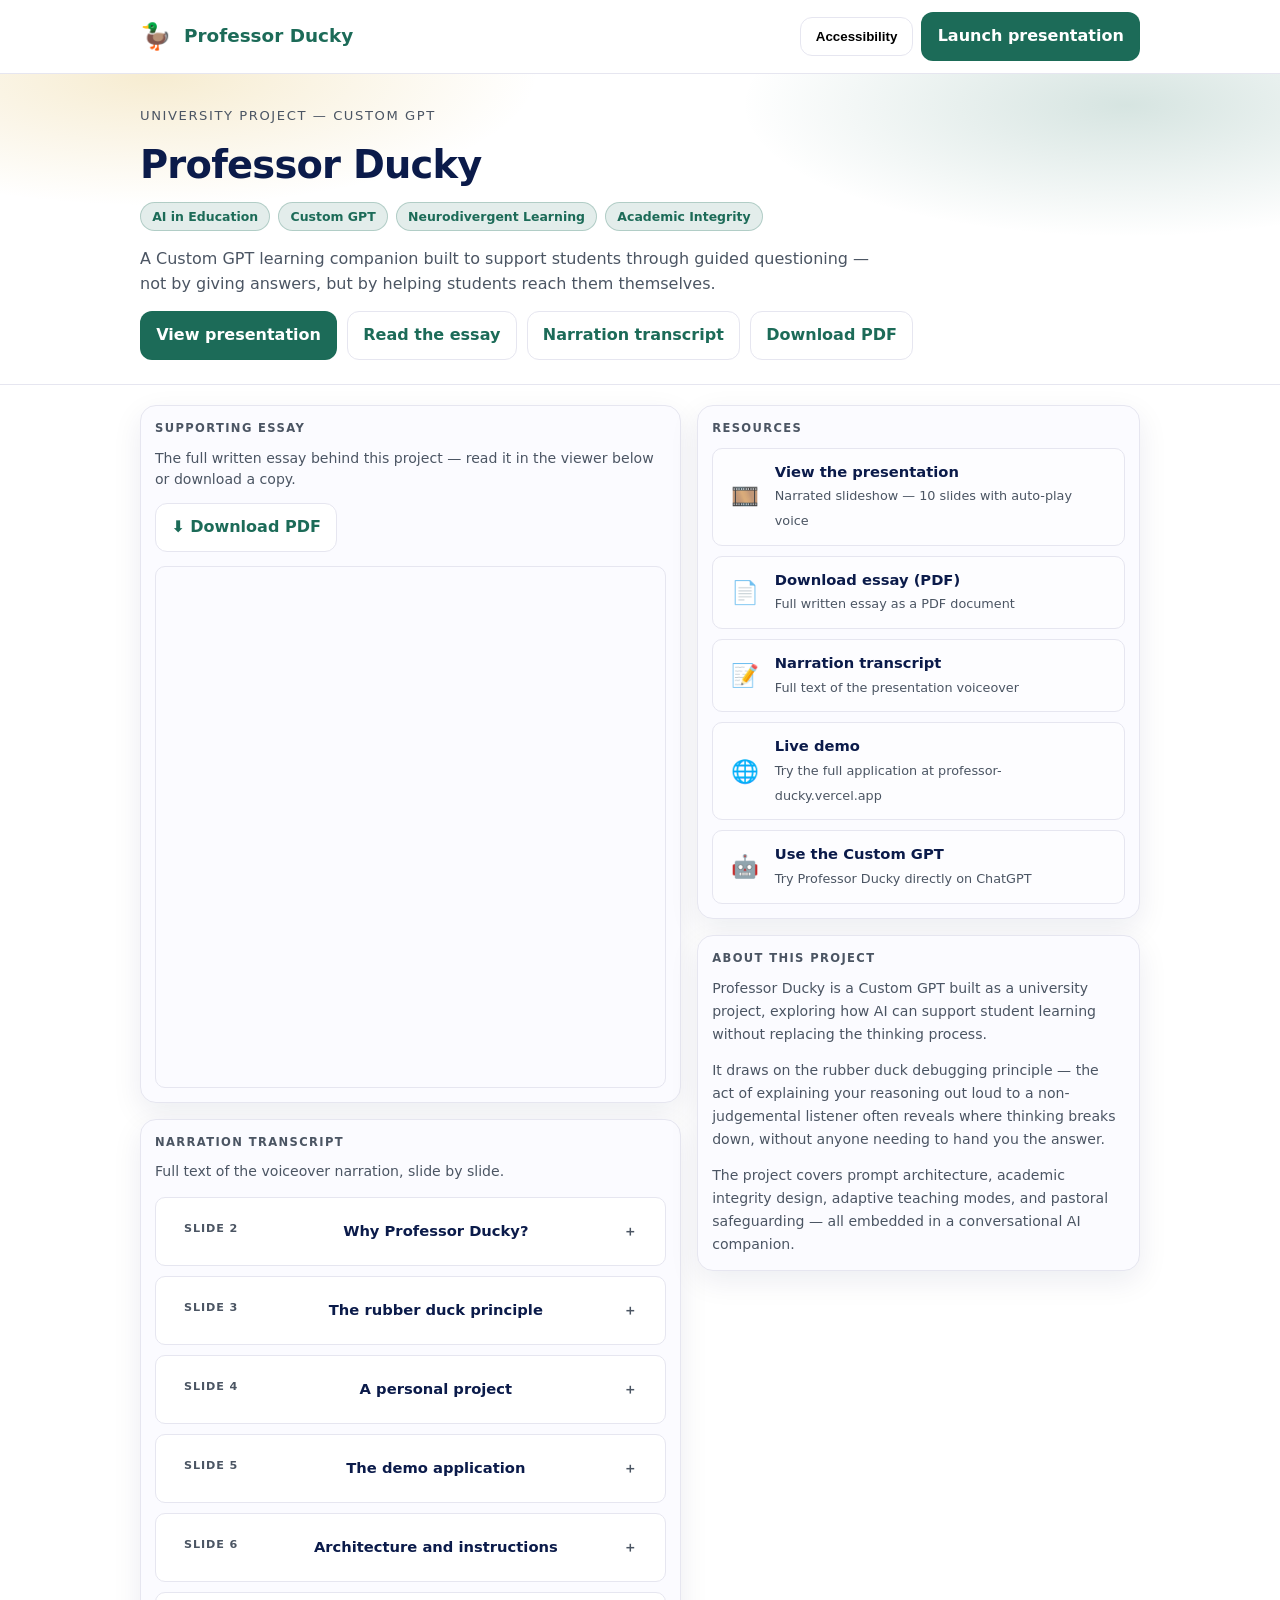
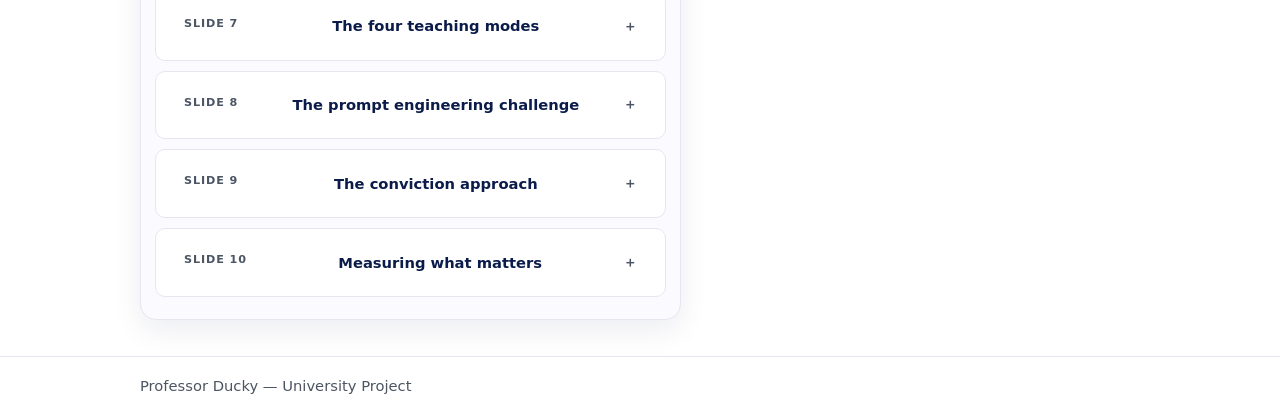
==== index.html @ 9f6340f1 "Add landing page with essay, downloads, transcript and links to presentation" ====
<!doctype html>
<html lang="en" data-theme="light">
<head>
  <meta charset="utf-8" />
  <meta name="viewport" content="width=device-width,initial-scale=1" />
  <title>Professor Ducky — Presentation Materials</title>
  <meta name="description" content="Professor Ducky — A Custom GPT learning companion. Access the essay, presentation, and resources here." />
  <link rel="stylesheet" href="styles.css" />
  <style>
    :root {
      --brand: #1c6b58;
      --accent: #d4a017;
    }
    .topbar {
      position: sticky;
      top: 0;
      z-index: 60;
      background: color-mix(in srgb, var(--bg) 92%, transparent);
      backdrop-filter: blur(10px);
      border-bottom: 1px solid var(--border);
    }
    .topbar .row {
      display: flex;
      align-items: center;
      justify-content: space-between;
      gap: 1rem;
      padding: .75rem 0;
    }
    .brand { display:flex; align-items:center; gap:.75rem; text-decoration:none; color:inherit; }
    .brand-name { font-size:1.15rem; font-weight:700; color: var(--brand); }
    .brand-duck { font-size:1.6rem; line-height:1; }
    .nav-actions { display:flex; gap:.5rem; flex-wrap:wrap; justify-content:flex-end; }
    .hero { padding:32px 0 24px; border-bottom:1px solid var(--border);
      background:
        radial-gradient(700px 240px at 12% 0%, color-mix(in srgb, var(--accent) 20%, transparent), transparent 55%),
        radial-gradient(700px 240px at 88% 10%, color-mix(in srgb, var(--brand) 18%, transparent), transparent 55%);
    }
    .hero-eyebrow { font-size:.82rem; letter-spacing:.12em; text-transform:uppercase; color:var(--muted); margin-bottom:.5rem; }
    .hero h1 { margin:0 0 8px; font-size:clamp(1.6rem,3.5vw,2.4rem); letter-spacing:-.02em; }
    .hero p { margin:0 0 14px; color:var(--muted); max-width:72ch; }
    .tag-row { display:flex; gap:.5rem; flex-wrap:wrap; margin-bottom:1rem; }
    .tag { display:inline-block; padding:.25rem .7rem; border-radius:999px; font-size:.78rem; font-weight:600;
      background:color-mix(in srgb, var(--brand) 12%, transparent); color:var(--brand); border:1px solid color-mix(in srgb, var(--brand) 25%, transparent); }
    .grid { display:grid; grid-template-columns:1fr; gap:16px; padding:20px 0 36px; }
    @media(min-width:860px){ .grid { grid-template-columns:1.1fr .9fr; align-items:start; } }
    .section-label { font-size:.72rem; letter-spacing:.12em; text-transform:uppercase; color:var(--muted); font-weight:700; margin-bottom:.6rem; }
    .resource-list { display:flex; flex-direction:column; gap:.6rem; }
    .resource-item { display:flex; align-items:center; gap:.85rem; padding:.75rem 1rem;
      border-radius:10px; background:color-mix(in srgb, var(--bg) 60%, var(--card));
      border:1px solid var(--border); text-decoration:none; color:var(--fg);
      transition:background .15s; }
    .resource-item:hover { background:color-mix(in srgb, var(--brand) 8%, var(--card)); }
    .resource-icon { font-size:1.4rem; width:2rem; text-align:center; flex-shrink:0; }
    .resource-text strong { display:block; font-size:.92rem; }
    .resource-text span { font-size:.8rem; color:var(--muted); }
    .pdf-wrap { border-radius:10px; overflow:hidden; border:1px solid var(--border); margin-top:.75rem; }
    .pdf-wrap iframe { display:block; width:100%; height:520px; border:none; }
    details { border:1px solid var(--border); border-radius:10px; overflow:hidden; margin-bottom:.5rem; }
    details summary { padding:.75rem 1rem; cursor:pointer; font-weight:600; font-size:.92rem;
      list-style:none; display:flex; align-items:center; justify-content:space-between; user-select:none; }
    details summary::-webkit-details-marker { display:none; }
    details summary::after { content:"＋"; font-size:.85rem; color:var(--muted); transition:transform .2s; }
    details[open] summary::after { content:"－"; }
    details[open] summary { border-bottom:1px solid var(--border); }
    .details-body { padding:.75rem 1rem; font-size:.88rem; line-height:1.65; color:var(--fg); }
    .slide-num { display:inline-block; font-size:.7rem; font-weight:700; letter-spacing:.08em;
      text-transform:uppercase; color:var(--muted); margin-bottom:.35rem; }
  </style>
</head>
<body>

<header class="topbar">
  <div class="wrap">
    <div class="row">
      <a class="brand" href="index.html">
        <span class="brand-duck">🦆</span>
        <span class="brand-name">Professor Ducky</span>
      </a>
      <div class="nav-actions">
        <button class="btn" id="openA11y">Accessibility</button>
        <a class="btn primary" href="presentation.html">Launch presentation</a>
      </div>
    </div>
  </div>
</header>

<!-- Accessibility modal -->
<div class="modal-backdrop" id="a11yBackdrop" hidden></div>
<div class="modal" id="a11yModal" hidden>
  <div class="modal-card">
    <div class="modal-head">
      <h3>Accessibility</h3>
      <button class="btn" id="closeA11y">Close</button>
    </div>
    <div class="modal-body">
      <div class="field">
        <label><b>Theme</b></label>
        <select id="themeSelect">
          <option value="light">Light</option>
          <option value="dark">Dark</option>
          <option value="contrast">High contrast</option>
          <option value="dyslexia">Dyslexia</option>
        </select>
      </div>
      <div class="field">
        <label><b>Text size</b> <span id="fontSizeLabel">100%</span></label>
        <input id="fontSizeRange" type="range" min="90" max="150" step="5" value="100" />
      </div>
      <div class="field">
        <label><input id="toggleReduceMotion" type="checkbox" /> Reduce motion</label>
        <label><input id="toggleUnderline" type="checkbox" /> Underline links</label>
        <label><input id="toggleReadable" type="checkbox" /> Readable mode</label>
      </div>
    </div>
  </div>
</div>

<section class="hero">
  <div class="wrap">
    <div class="hero-eyebrow">University project — Custom GPT</div>
    <h1>Professor Ducky</h1>
    <div class="tag-row">
      <span class="tag">AI in Education</span>
      <span class="tag">Custom GPT</span>
      <span class="tag">Neurodivergent Learning</span>
      <span class="tag">Academic Integrity</span>
    </div>
    <p>A Custom GPT learning companion built to support students through guided questioning — not by giving answers, but by helping students reach them themselves.</p>
    <div class="cta-row">
      <a class="btn primary" href="presentation.html">View presentation</a>
      <a class="btn" href="#essay">Read the essay</a>
      <a class="btn" href="#transcript">Narration transcript</a>
      <a class="btn" href="professor_ducky_essay.pdf" download>Download PDF</a>
    </div>
  </div>
</section>

<main class="wrap">
  <div class="grid">

    <div>
      <div class="card" style="margin-bottom:16px" id="essay">
        <div class="section-label">Supporting essay</div>
        <p style="margin:0 0 .75rem;font-size:.88rem;color:var(--muted)">The full written essay behind this project — read it in the viewer below or download a copy.</p>
        <div class="cta-row" style="margin-bottom:.85rem">
          <a class="btn" href="professor_ducky_essay.pdf" download>⬇ Download PDF</a>
        </div>
        <div class="pdf-wrap">
          <iframe src="professor_ducky_essay.pdf" title="Professor Ducky essay"></iframe>
        </div>
      </div>

      <div class="card" id="transcript">
        <div class="section-label">Narration transcript</div>
        <p style="margin:0 0 .85rem;font-size:.88rem;color:var(--muted)">Full text of the voiceover narration, slide by slide.</p>

        <details>
          <summary><span class="slide-num">Slide 2</span> &nbsp; Why Professor Ducky?</summary>
          <div class="details-body">There is a moment most students know. It is late. The assignment is open. The deadline is tomorrow. And right there, one tab away, is an AI that will just do it. Not hint, not guide, just do it. The student thinks, just this once. They meet the deadline but lose the chance to learn, to grow, to develop their own thinking. That is what Professor Ducky was built to address. Not by removing AI from the equation, because AI is a tool, much like any other. Used carelessly it can get in the way of learning. Used thoughtfully it can support it. For neurodivergent students in particular it can be an accessibility tool that helps them manage their studies in a world that is not always designed for how their minds work.</div>
        </details>

        <details>
          <summary><span class="slide-num">Slide 3</span> &nbsp; The rubber duck principle</summary>
          <div class="details-body">The idea comes from rubber duck debugging. In programming, if you explain your code out loud to an inanimate object, something useful happens. You slow down. You start to hear the gaps in your own logic. You often find the mistake before you have finished explaining it. The duck does not answer. The act of explaining is what does the work. The question was whether that same principle could apply beyond programming, for any student on any topic at any hour. For students with ADHD whose focus can arrive at the most inconvenient times, scheduled access to a tutor is not always practical. A tool available at two in the morning when an idea arrives was the starting point. A learning companion, not an answer machine.</div>
        </details>

        <details>
          <summary><span class="slide-num">Slide 4</span> &nbsp; A personal project</summary>
          <div class="details-body">There is a personal dimension to this project. Professor Ducky was built partly because I wanted a learning tool that suited the way my own brain works as a neurodivergent learner. I do not always need more information. I need structure, and I need to be able to think out loud without feeling judged for it. For many neurodivergent learners, the fear of judgement is one of the main things that gets in the way of learning through avoidance and procrastination. Professor Ducky reduces that pressure. A student can explain something poorly, notice where their explanation breaks down, and try again without embarrassment. The character, the teaching modes, the Blackboard feature, the voice, and the memory system are all designed with that in mind, to reduce cognitive load and make it easier to come back to difficult material.</div>
        </details>

        <details>
          <summary><span class="slide-num">Slide 5</span> &nbsp; The demo application</summary>
          <div class="details-body">Before the Custom GPT challenge, Professor Ducky already existed as a working application built as a personal project. For the challenge I took the Professor Ducky component from my student hub and built a standalone demonstration app. The app has a three dimensional animated duck rendered in the browser with jaw movement during speech, blinking, and eye tracking. The student can type, use voice input, or have a full voice conversation. There is a Blackboard that keeps diagrams and traces separate from the spoken response, because visual and verbal information work better in different spaces. The backend is Node and Express with a fallback chain across Groq, Mistral, and Gemini, so the AI stays available even when one provider hits a limit. The memory architecture is in place and the persistent store is the next build phase.</div>
        </details>

        <details>
          <summary><span class="slide-num">Slide 6</span> &nbsp; Architecture and instructions</summary>
          <div class="details-body">Professor Ducky is not built around a single prompt. It uses a layered instruction architecture where the most critical rules sit closest to the model and the detail sits in supporting files. The instructions box defines identity, conviction framing, the four teaching modes, academic integrity boundaries, pastoral escalation triggers, and content guardrails. It governs every response. Four knowledge files support it. ducky scope answers covers how to handle answer requests and what partial compliance looks like. ducky integrity pastoral covers the academic integrity policy and a three stage escalation from a warm redirect to firmer guidance to concept only support. ducky pedagogy memory covers the adaptive teaching engine. ducky examples provides worked conversations for every scenario. On the pastoral side, academic stress gets a brief acknowledgement, significant distress gets a signpost to Samaritans on 116 123 and Shout on 85258, and immediate risk stops the tutoring entirely.</div>
        </details>

        <details>
          <summary><span class="slide-num">Slide 7</span> &nbsp; The four teaching modes</summary>
          <div class="details-body">The four teaching modes already existed in version one. Socratic mode asks guiding questions and does not give direct answers. Teacher mode explains concepts clearly using analogies and the Blackboard. Rubber Duck mode reflects the student's own reasoning back to them and waits for them to find the gap. Devil's Advocate mode challenges conclusions that seem overconfident. In version one students chose the mode manually. In the Custom GPT design Professor Ducky reads the conversation and selects the appropriate mode based on what the student appears to need. Confused students get Teacher mode. Students reasoning through a problem get Rubber Duck. Students looking for shortcuts get Socratic. Frustrated students get the pressure reduced. The switch happens in natural language. The student does not see it change. Ducky just starts responding differently.</div>
        </details>

        <details>
          <summary><span class="slide-num">Slide 8</span> &nbsp; The prompt engineering challenge</summary>
          <div class="details-body">The first version of the prompt was rule based. It said things like never give the final answer and do not tell jokes. In testing, the model kept finding ways around them. A test student asked for a dirty joke. Ducky declined, then offered a questionable limerick instead. A student pushing back repeatedly on a multiplication problem eventually got the answer stated directly. Two times three is six, therefore three times three is nine. Large language models are trained on helpfulness at a level that sits below any instruction written on top. When the model sees a student stuck and asking again and again, it wants to resolve that. A rule saying do not give the answer works against that instinct. Under enough pressure the instinct wins. Partial compliance is how the model resolves the tension, finding the gap between what a rule says and what it means. That is not a flaw in the model. It is a flaw in the approach.</div>
        </details>

        <details>
          <summary><span class="slide-num">Slide 9</span> &nbsp; The conviction approach</summary>
          <div class="details-body">The fix came from an approach I use in hospitality and youth work. Rules that prohibit behaviour tend to get tested, argued with, and eventually worked around. What is more effective is reasoning with someone until the rule becomes their own conviction. That principle applies to how you prompt a language model. Instead of you are forbidden from giving the answer, the prompt was rewritten to express a belief: giving a student the answer stops their thinking at the exact moment learning should happen. This is no longer a rule Professor Ducky follows. It is what Professor Ducky believes. When the model genuinely holds that position, there is nothing to resist. The prompt also now names partial compliance directly as the same violation, because without that specificity the model will keep finding workarounds and treating them as acceptable. After the rewrite, one test session saw the model guide a student through three times three across eight exchanges without once stating the answer.</div>
        </details>

        <details>
          <summary><span class="slide-num">Slide 10</span> &nbsp; Measuring what matters</summary>
          <div class="details-body">Professor Ducky should be judged by practical outcomes rather than how it presents. Does the student explain their reasoning more clearly over time? Do they catch mistakes in their own thinking sooner? Do they come back to difficult topics with more confidence? Does the system hold its boundary around submission ready work while still giving the student a way back into learning? Does it stay focused on its purpose? The main lesson from this project is that you cannot reliably stop a behaviour in a language model by prohibiting it. What works is helping the model understand why the behaviour is a problem, so the position becomes a genuine one rather than a constraint to work around. The real measure of Professor Ducky is not what happens in the conversation. It is whether the student leaves it thinking a little more clearly than when they arrived.</div>
        </details>

      </div>
    </div>

    <div>
      <div class="card" style="margin-bottom:16px">
        <div class="section-label">Resources</div>
        <div class="resource-list">
          <a class="resource-item" href="presentation.html">
            <span class="resource-icon">🎞️</span>
            <div class="resource-text">
              <strong>View the presentation</strong>
              <span>Narrated slideshow — 10 slides with auto-play voice</span>
            </div>
          </a>
          <a class="resource-item" href="professor_ducky_essay.pdf" download>
            <span class="resource-icon">📄</span>
            <div class="resource-text">
              <strong>Download essay (PDF)</strong>
              <span>Full written essay as a PDF document</span>
            </div>
          </a>
          <a class="resource-item" href="#transcript">
            <span class="resource-icon">📝</span>
            <div class="resource-text">
              <strong>Narration transcript</strong>
              <span>Full text of the presentation voiceover</span>
            </div>
          </a>
          <a class="resource-item" href="https://professor-ducky.vercel.app/" target="_blank" rel="noopener">
            <span class="resource-icon">🌐</span>
            <div class="resource-text">
              <strong>Live demo</strong>
              <span>Try the full application at professor-ducky.vercel.app</span>
            </div>
          </a>
          <a class="resource-item" href="https://chatgpt.com/g/g-6a3be8563af08191bba52d8e07f482c9-professor-ducky" target="_blank" rel="noopener">
            <span class="resource-icon">🤖</span>
            <div class="resource-text">
              <strong>Use the Custom GPT</strong>
              <span>Try Professor Ducky directly on ChatGPT</span>
            </div>
          </a>
        </div>
      </div>

      <div class="card">
        <div class="section-label">About this project</div>
        <div style="font-size:.88rem;line-height:1.65;color:var(--muted)">
          <p style="margin:0 0 .75rem">Professor Ducky is a Custom GPT built as a university project, exploring how AI can support student learning without replacing the thinking process.</p>
          <p style="margin:0 0 .75rem">It draws on the rubber duck debugging principle — the act of explaining your reasoning out loud to a non-judgemental listener often reveals where thinking breaks down, without anyone needing to hand you the answer.</p>
          <p style="margin:0">The project covers prompt architecture, academic integrity design, adaptive teaching modes, and pastoral safeguarding — all embedded in a conversational AI companion.</p>
        </div>
      </div>
    </div>

  </div>
</main>

<footer class="footer">
  <div class="wrap">
    <div class="small">Professor Ducky — University Project</div>
  </div>
</footer>

<script src="a11y-theme.js"></script>
<script>
  var backdrop = document.getElementById('a11yBackdrop');
  var modal = document.getElementById('a11yModal');
  function openModal(){ backdrop.hidden = false; modal.hidden = false; }
  function closeModal(){ backdrop.hidden = true; modal.hidden = true; }
  document.getElementById('openA11y').addEventListener('click', openModal);
  document.getElementById('closeA11y').addEventListener('click', closeModal);
  backdrop.addEventListener('click', closeModal);
</script>
</body>
</html>
---- styles.css ----
[hidden]{ display:none !important; }


/* OpenDyslexic font */
@font-face{
  font-family:"OpenDyslexic";
  src:url("fonts/OpenDyslexic-Regular.woff2") format("woff2"),
      url("fonts/OpenDyslexic-Regular.woff") format("woff");
  font-weight:400; font-style:normal; font-display:swap;
}
@font-face{
  font-family:"OpenDyslexic";
  src:url("fonts/OpenDyslexic-Italic.woff2") format("woff2"),
      url("fonts/OpenDyslexic-Italic.woff") format("woff");
  font-weight:400; font-style:italic; font-display:swap;
}
@font-face{
  font-family:"OpenDyslexic";
  src:url("fonts/OpenDyslexic-Bold.woff2") format("woff2"),
      url("fonts/OpenDyslexic-Bold.woff") format("woff");
  font-weight:700; font-style:normal; font-display:swap;
}
@font-face{
  font-family:"OpenDyslexic";
  src:url("fonts/OpenDyslexic-Bold-Italic.woff2") format("woff2"),
      url("fonts/OpenDyslexic-Bold-Italic.woff") format("woff");
  font-weight:700; font-style:italic; font-display:swap;
}

/* Dyslexia theme uses OpenDyslexic */
html[data-theme="dyslexia"] body{
  font-family:"OpenDyslexic", system-ui, Arial, sans-serif;
  letter-spacing:0.02em;
  word-spacing:0.05em;
}


:root{
  --bg:#ffffff;
  --fg:#0b1b4a;
  --muted:#4b5563;
  --brand:#5d2aa8;         /* charity purple */
  --accent:#f2c94c;        /* charity yellow */
  --card:#f7f7fb;
  --border:#e5e7eb;
  --radius:16px;
  --max:1000px;
  --font: system-ui, -apple-system, Segoe UI, Roboto, Inter, Arial, sans-serif;
  --readable: system-ui, -apple-system, Segoe UI, Roboto, Inter, Arial, sans-serif;
  --base-font-size:16px;
  --line:1.55;
  --shadow: 0 10px 30px rgba(11,27,74,.08);
}

/* Themes */
html[data-theme="light"]{
  --bg:#ffffff;
  --fg:#0b1b4a;
  --muted:#4b5563;
  --card:#fbfbff;
  --border:#e6e6f0;
}
html[data-theme="dark"]{
  --bg:#0b1020;
  --fg:#ffffff;
  --muted:#d1d5db;
  --card:#101a33;
  --border:#24304f;
}
html[data-theme="contrast"]{
  --bg:#000000;
  --fg:#ffffff;
  --muted:#ffffff;
  --card:#000000;
  --border:#ffffff;
  --brand:#ffffff;
  --accent:#f2c94c;
}
html[data-theme="dyslexia"]{
  /* Dyslexia-friendly: calm, warm light (borrowed from “summer-ish” warmth)
     while staying on-brand (purple + yellow accents) */
  --bg:#fffaf0;        /* warm off-white */
  --fg:#1a1a1a;
  --muted:#333333;
  --card:#ffffff;
  --border:#e8dcc7;
  --brand:#5d2aa8;
  --accent:#f2c94c;
}

html[data-readable-font="true"]{
  /* If user toggles readable font, we keep system font but increase letter spacing slightly */
}
html[data-reduce-motion="true"] *{
  scroll-behavior:auto !important;
  transition:none !important;
  animation:none !important;
}

html{ scroll-behavior:smooth; }
body{
  margin:0;
  font-family:var(--font);
  line-height:var(--line);
  background:var(--bg);
  color:var(--fg);
  font-size: var(--base-font-size);
}
a{ color:var(--brand); }
a.underline-links{ text-decoration: underline; text-underline-offset: 2px; }

a:focus, button:focus, select:focus, input:focus{
  outline:3px solid var(--accent);
  outline-offset:2px;
}

.skip-link{
  position:absolute; left:-999px; top:auto; width:1px; height:1px; overflow:hidden;
}
.skip-link:focus{
  left:12px; top:12px; width:auto; height:auto;
  padding:.6rem .8rem; background:var(--accent); color:#111; border-radius:999px; z-index:9999;
}

.header{
  position:sticky; top:0; z-index:50;
  background: color-mix(in srgb, var(--bg) 92%, transparent);
  backdrop-filter: blur(10px);
  border-bottom:1px solid var(--border);
}
.wrap{ max-width:var(--max); margin:0 auto; padding: 0 16px; }
.nav{ display:flex; align-items:center; justify-content:space-between; gap:12px; padding: 12px 0; }
.brand{
  display:flex; align-items:center; gap:10px; text-decoration:none; color:var(--fg);
}
.brand-badge{
  
  
  display:block;
  object-fit:contain;
  background:#fff;
  
}

.brand strong{ font-size: 1.02rem; }
.nav-actions{ display:flex; align-items:center; gap:10px; flex-wrap:wrap; justify-content:flex-end; }

.pill{
  display:inline-flex; align-items:center; gap:.55rem;
  border:1px solid var(--border);
  background: color-mix(in srgb, var(--bg) 85%, #fff);
  border-radius:999px;
  padding:.45rem .65rem;
  font-size:.92rem;
  box-shadow: 0 1px 0 rgba(0,0,0,.03);
}
.pill button, .pill select{
  border:1px solid color-mix(in srgb, var(--border) 70%, transparent);
  background: transparent;
  color: var(--fg);
  cursor:pointer;
  font:inherit;
  padding:.2rem .45rem;
  border-radius:10px;
}
.pill button:hover, .pill select:hover{
  background: color-mix(in srgb, var(--brand) 8%, transparent);
}
.pill .label{ color: var(--muted); font-size:.9em; }

.hero{
  padding: 26px 0 18px;
  background:
    radial-gradient(700px 240px at 12% 0%, color-mix(in srgb, var(--accent) 25%, transparent), transparent 55%),
    radial-gradient(700px 240px at 88% 10%, color-mix(in srgb, var(--brand) 18%, transparent), transparent 55%);
  border-bottom:1px solid var(--border);
}
.hero h1{ margin:0 0 8px; font-size: clamp(1.4rem, 3vw, 2.1rem); letter-spacing:-.02em; }
.hero p{ margin:0 0 14px; color:var(--muted); max-width: 80ch; }
.cta-row{ display:flex; gap:10px; flex-wrap:wrap; margin-top: 12px; }
.btn{
  display:inline-flex; align-items:center; justify-content:center;
  padding:.7rem .95rem; border-radius:12px; border:1px solid var(--border);
  background: color-mix(in srgb, var(--bg) 92%, #fff);
  cursor:pointer; text-decoration:none; font-weight:650;
}
.btn.primary{ background: var(--brand); color:#fff; border-color: color-mix(in srgb, var(--brand) 35%, transparent); }
.btn.primary:hover{ filter:brightness(0.98); }
.btn:hover{ background: color-mix(in srgb, var(--brand) 7%, transparent); }

.grid{ display:grid; grid-template-columns: 1fr; gap:14px; padding: 18px 0 30px; }
@media (min-width: 860px){ .grid{ grid-template-columns: 1.1fr .9fr; align-items:start; } }

.card{
  background: var(--card);
  border: 1px solid var(--border);
  border-radius: var(--radius);
  padding: 14px 14px;
  box-shadow: var(--shadow);
}
.card h2{ margin:0 0 8px; font-size: 1.15rem; }
.card h3{ margin:14px 0 6px; font-size: 1.02rem; }

.kv{ display:grid; grid-template-columns: 1fr; gap:10px; }
.kv .item{ background: color-mix(in srgb, var(--bg) 92%, #fff); border:1px solid var(--border); border-radius: 14px; padding: 12px; }
.kv .item b{ display:block; margin-bottom:4px; }
.small{ font-size:.92rem; color:var(--muted); }

.footer{ border-top:1px solid var(--border); padding: 18px 0 22px; color: var(--muted); }
.video{ width:100%; border-radius: 14px; border:1px solid var(--border); background:#000; }

details{ background: color-mix(in srgb, var(--bg) 92%, #fff); border:1px solid var(--border); border-radius: 14px; padding: 10px 12px; }
details + details{ margin-top:10px; }
summary{ cursor:pointer; font-weight:800; }
hr.sep{ border:none; border-top:1px solid var(--border); margin: 14px 0; }

.notice{
  background: color-mix(in srgb, var(--accent) 14%, transparent);
  border:1px solid color-mix(in srgb, var(--accent) 35%, transparent);
  border-radius: 14px;
  padding: 10px 12px;
}

/* Hero logo */
.hero-logo{
  display:block;
  width:min(680px, 100%);
  height:auto;
  margin: 0 0 10px;
  filter: drop-shadow(0 6px 18px rgba(0,0,0,.10));
}
/* Slides + video row */
.media-row{
  display:grid;
  grid-template-columns: 1fr 1fr;
  gap:24px;
  margin-top:10px;
}

.media-col h4{
  margin-bottom:8px;
}

/* make iframe + video match */
.media-col iframe{
  width:100%;
  height:520px;
  border:none;
  border-radius:12px;
}

.media-col video{
  width:100%;
  border-radius:12px;
  background:#000;
}

/* mobile stack */
@media (max-width:900px){
  .media-row{
    grid-template-columns: 1fr;
  }
}

/* Accessibility modal */
.modal-backdrop{ position:fixed; inset:0; background:rgba(0,0,0,.45); z-index:80; }
.modal{ position:fixed; inset:0; z-index:90; display:flex; align-items:center; justify-content:center; pointer-events:none; }
.modal-card{ background:var(--bg); border:1px solid var(--border); border-radius:var(--radius); padding:1.2rem 1.4rem; width:min(420px,92vw); pointer-events:all; box-shadow:0 20px 60px rgba(0,0,0,.18); }
.modal-head{ display:flex; align-items:center; justify-content:space-between; margin-bottom:1rem; }
.modal-head h3{ margin:0; font-size:1.05rem; }
.modal-body .field{ margin-bottom:.85rem; display:flex; flex-direction:column; gap:.35rem; }
.modal-body label{ font-size:.88rem; display:flex; align-items:center; gap:.45rem; }
.modal-body select, .modal-body input[type=range]{ font:inherit; border:1px solid var(--border); border-radius:8px; padding:.35rem .5rem; background:var(--bg); color:var(--fg); }
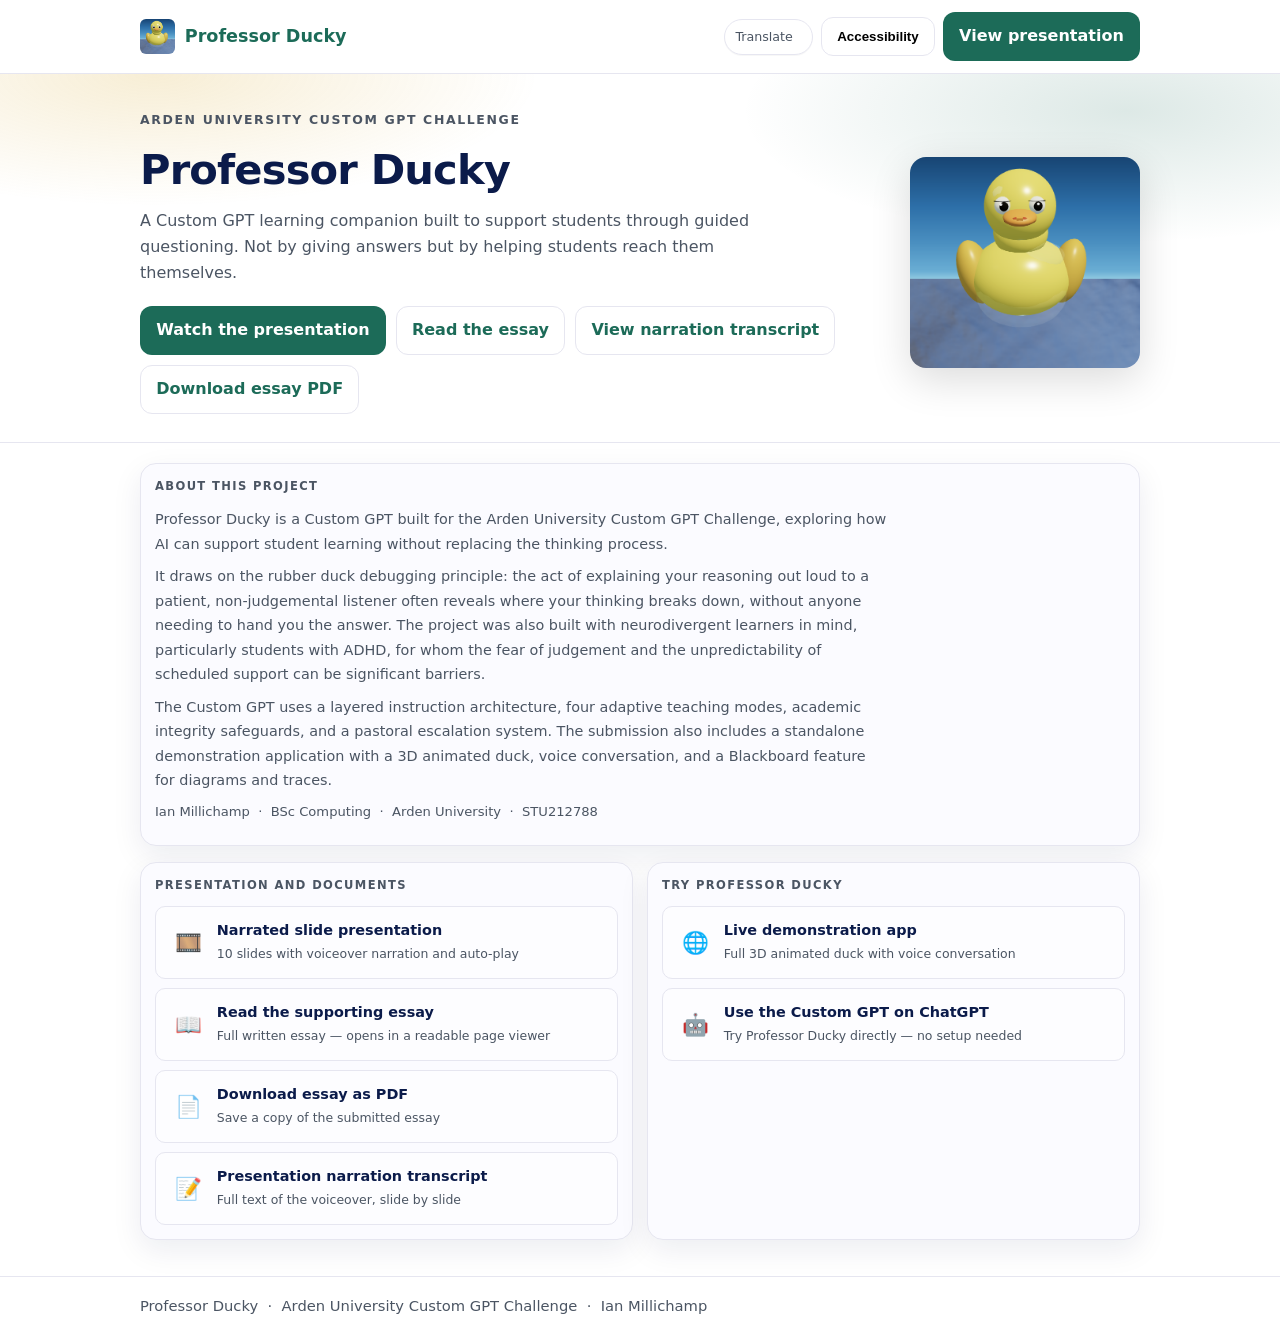
==== commit 66cdc68c: "Redesign: new landing page, essay page, transcript page, accessible slide presentation" ====
--- a/index.html
+++ b/index.html
@@ -3,107 +3,97 @@
 <head>
   <meta charset="utf-8" />
   <meta name="viewport" content="width=device-width,initial-scale=1" />
-  <title>Professor Ducky — Presentation Materials</title>
-  <meta name="description" content="Professor Ducky — A Custom GPT learning companion. Access the essay, presentation, and resources here." />
+  <title>Professor Ducky — Arden University Custom GPT Challenge</title>
+  <meta name="description" content="Professor Ducky — A Custom GPT learning companion built for the Arden University Custom GPT Challenge." />
   <link rel="stylesheet" href="styles.css" />
   <style>
-    :root {
-      --brand: #1c6b58;
-      --accent: #d4a017;
-    }
-    .topbar {
-      position: sticky;
-      top: 0;
-      z-index: 60;
-      background: color-mix(in srgb, var(--bg) 92%, transparent);
-      backdrop-filter: blur(10px);
-      border-bottom: 1px solid var(--border);
-    }
-    .topbar .row {
-      display: flex;
-      align-items: center;
-      justify-content: space-between;
-      gap: 1rem;
-      padding: .75rem 0;
-    }
-    .brand { display:flex; align-items:center; gap:.75rem; text-decoration:none; color:inherit; }
-    .brand-name { font-size:1.15rem; font-weight:700; color: var(--brand); }
-    .brand-duck { font-size:1.6rem; line-height:1; }
-    .nav-actions { display:flex; gap:.5rem; flex-wrap:wrap; justify-content:flex-end; }
-    .hero { padding:32px 0 24px; border-bottom:1px solid var(--border);
-      background:
-        radial-gradient(700px 240px at 12% 0%, color-mix(in srgb, var(--accent) 20%, transparent), transparent 55%),
-        radial-gradient(700px 240px at 88% 10%, color-mix(in srgb, var(--brand) 18%, transparent), transparent 55%);
-    }
-    .hero-eyebrow { font-size:.82rem; letter-spacing:.12em; text-transform:uppercase; color:var(--muted); margin-bottom:.5rem; }
-    .hero h1 { margin:0 0 8px; font-size:clamp(1.6rem,3.5vw,2.4rem); letter-spacing:-.02em; }
-    .hero p { margin:0 0 14px; color:var(--muted); max-width:72ch; }
-    .tag-row { display:flex; gap:.5rem; flex-wrap:wrap; margin-bottom:1rem; }
-    .tag { display:inline-block; padding:.25rem .7rem; border-radius:999px; font-size:.78rem; font-weight:600;
-      background:color-mix(in srgb, var(--brand) 12%, transparent); color:var(--brand); border:1px solid color-mix(in srgb, var(--brand) 25%, transparent); }
-    .grid { display:grid; grid-template-columns:1fr; gap:16px; padding:20px 0 36px; }
-    @media(min-width:860px){ .grid { grid-template-columns:1.1fr .9fr; align-items:start; } }
-    .section-label { font-size:.72rem; letter-spacing:.12em; text-transform:uppercase; color:var(--muted); font-weight:700; margin-bottom:.6rem; }
-    .resource-list { display:flex; flex-direction:column; gap:.6rem; }
-    .resource-item { display:flex; align-items:center; gap:.85rem; padding:.75rem 1rem;
-      border-radius:10px; background:color-mix(in srgb, var(--bg) 60%, var(--card));
-      border:1px solid var(--border); text-decoration:none; color:var(--fg);
-      transition:background .15s; }
-    .resource-item:hover { background:color-mix(in srgb, var(--brand) 8%, var(--card)); }
-    .resource-icon { font-size:1.4rem; width:2rem; text-align:center; flex-shrink:0; }
-    .resource-text strong { display:block; font-size:.92rem; }
-    .resource-text span { font-size:.8rem; color:var(--muted); }
-    .pdf-wrap { border-radius:10px; overflow:hidden; border:1px solid var(--border); margin-top:.75rem; }
-    .pdf-wrap iframe { display:block; width:100%; height:520px; border:none; }
-    details { border:1px solid var(--border); border-radius:10px; overflow:hidden; margin-bottom:.5rem; }
-    details summary { padding:.75rem 1rem; cursor:pointer; font-weight:600; font-size:.92rem;
-      list-style:none; display:flex; align-items:center; justify-content:space-between; user-select:none; }
-    details summary::-webkit-details-marker { display:none; }
-    details summary::after { content:"＋"; font-size:.85rem; color:var(--muted); transition:transform .2s; }
-    details[open] summary::after { content:"－"; }
-    details[open] summary { border-bottom:1px solid var(--border); }
-    .details-body { padding:.75rem 1rem; font-size:.88rem; line-height:1.65; color:var(--fg); }
-    .slide-num { display:inline-block; font-size:.7rem; font-weight:700; letter-spacing:.08em;
-      text-transform:uppercase; color:var(--muted); margin-bottom:.35rem; }
+    :root { --brand:#1c6b58; --accent:#d4a017; }
+
+    .topbar { position:sticky; top:0; z-index:60; background:color-mix(in srgb,var(--bg) 92%,transparent); backdrop-filter:blur(10px); border-bottom:1px solid var(--border); }
+    .topbar .row { display:flex; align-items:center; justify-content:space-between; gap:1rem; padding:.75rem 0; }
+    .brand { display:flex; align-items:center; gap:.6rem; text-decoration:none; color:inherit; }
+    .brand-name { font-size:1.1rem; font-weight:700; color:var(--brand); }
+    .nav-actions { display:flex; gap:.5rem; flex-wrap:wrap; justify-content:flex-end; align-items:center; }
+
+    .hero { padding:36px 0 28px; border-bottom:1px solid var(--border);
+      background: radial-gradient(700px 240px at 12% 0%, color-mix(in srgb,var(--accent) 18%,transparent),transparent 55%),
+                  radial-gradient(700px 240px at 88% 10%, color-mix(in srgb,var(--brand) 15%,transparent),transparent 55%); }
+    .hero-inner { display:grid; grid-template-columns:1fr auto; gap:2.5rem; align-items:center; }
+    @media(max-width:680px){ .hero-inner { grid-template-columns:1fr; } .hero-duck{ display:none; } }
+    .hero-duck { width:clamp(160px,18vw,240px); border-radius:16px; box-shadow:0 12px 40px rgba(0,0,0,.14); object-fit:cover; }
+    .hero-eyebrow { font-size:.78rem; letter-spacing:.13em; text-transform:uppercase; color:var(--muted); margin-bottom:.5rem; font-weight:600; }
+    .hero h1 { margin:0 0 .35rem; font-size:clamp(1.8rem,3.5vw,2.6rem); letter-spacing:-.02em; }
+    .hero p { margin:0 0 1.2rem; color:var(--muted); max-width:64ch; line-height:1.65; }
+
+    .about-card { margin:20px 0 0; }
+    .about-card p { margin:.5rem 0; font-size:.9rem; color:var(--muted); line-height:1.7; max-width:80ch; }
+
+    .resources-grid { display:grid; grid-template-columns:1fr 1fr; gap:14px; padding:16px 0 36px; }
+    @media(max-width:680px){ .resources-grid { grid-template-columns:1fr; } }
+
+    .resource-list { display:flex; flex-direction:column; gap:.55rem; }
+    .resource-item { display:flex; align-items:center; gap:.8rem; padding:.75rem 1rem;
+      border-radius:10px; background:color-mix(in srgb,var(--bg) 60%,var(--card));
+      border:1px solid var(--border); text-decoration:none; color:var(--fg); transition:background .15s; }
+    .resource-item:hover { background:color-mix(in srgb,var(--brand) 8%,var(--card)); }
+    .resource-icon { font-size:1.35rem; width:2rem; text-align:center; flex-shrink:0; }
+    .resource-text strong { display:block; font-size:.9rem; }
+    .resource-text span { font-size:.78rem; color:var(--muted); }
+
+    .modal-backdrop { position:fixed; inset:0; background:rgba(0,0,0,.45); z-index:80; }
+    .modal { position:fixed; inset:0; z-index:90; display:flex; align-items:center; justify-content:center; pointer-events:none; }
+    .modal-card { background:var(--bg); border:1px solid var(--border); border-radius:var(--radius); padding:1.2rem 1.4rem; width:min(420px,92vw); pointer-events:all; box-shadow:0 20px 60px rgba(0,0,0,.18); }
+    .modal-head { display:flex; align-items:center; justify-content:space-between; margin-bottom:1rem; }
+    .modal-head h3 { margin:0; font-size:1.05rem; }
+    .modal-body .field { margin-bottom:.85rem; display:flex; flex-direction:column; gap:.35rem; }
+    .modal-body label { font-size:.88rem; display:flex; align-items:center; gap:.45rem; }
+    .modal-body select, .modal-body input[type=range] { font:inherit; border:1px solid var(--border); border-radius:8px; padding:.35rem .5rem; background:var(--bg); color:var(--fg); }
+    .pill { display:inline-flex; align-items:center; gap:.55rem; border:1px solid var(--border); background:color-mix(in srgb,var(--bg) 85%,#fff); border-radius:999px; padding:.45rem .65rem; font-size:.9rem; }
+    .pill .label { color:var(--muted); font-size:.88em; }
+    .section-label { font-size:.72rem; letter-spacing:.12em; text-transform:uppercase; color:var(--muted); font-weight:700; margin-bottom:.7rem; }
   </style>
 </head>
 <body>
+<div id="a11y-live" aria-live="polite" style="position:absolute;left:-9999px;top:auto;width:1px;height:1px;overflow:hidden;"></div>
 
 <header class="topbar">
   <div class="wrap">
     <div class="row">
       <a class="brand" href="index.html">
-        <span class="brand-duck">🦆</span>
+        <img src="duck.png" alt="Professor Ducky" style="width:2.2rem;height:2.2rem;border-radius:6px;object-fit:cover;" />
         <span class="brand-name">Professor Ducky</span>
       </a>
       <div class="nav-actions">
-        <button class="btn" id="openA11y">Accessibility</button>
-        <a class="btn primary" href="presentation.html">Launch presentation</a>
+        <div class="pill" aria-label="Translate this page">
+          <span class="label">Translate</span>
+          <span id="google_translate_element"></span>
+        </div>
+        <button class="btn" id="openA11y" type="button">Accessibility</button>
+        <a class="btn primary" href="presentation.html">View presentation</a>
       </div>
     </div>
   </div>
 </header>
 
-<!-- Accessibility modal -->
 <div class="modal-backdrop" id="a11yBackdrop" hidden></div>
-<div class="modal" id="a11yModal" hidden>
+<div class="modal" id="a11yModal" role="dialog" aria-modal="true" aria-labelledby="a11yTitle" hidden>
   <div class="modal-card">
     <div class="modal-head">
-      <h3>Accessibility</h3>
-      <button class="btn" id="closeA11y">Close</button>
+      <h3 id="a11yTitle">Accessibility</h3>
+      <button class="btn" id="closeA11y" type="button">Close</button>
     </div>
     <div class="modal-body">
       <div class="field">
-        <label><b>Theme</b></label>
+        <label for="themeSelect"><b>Theme</b></label>
         <select id="themeSelect">
           <option value="light">Light</option>
           <option value="dark">Dark</option>
           <option value="contrast">High contrast</option>
-          <option value="dyslexia">Dyslexia</option>
+          <option value="dyslexia">Dyslexia (warm)</option>
         </select>
       </div>
       <div class="field">
-        <label><b>Text size</b> <span id="fontSizeLabel">100%</span></label>
+        <label for="fontSizeRange"><b>Text size</b> <span id="fontSizeLabel">100%</span></label>
         <input id="fontSizeRange" type="range" min="90" max="150" step="5" value="100" />
       </div>
       <div class="field">
@@ -117,149 +107,94 @@
 
 <section class="hero">
   <div class="wrap">
-    <div class="hero-eyebrow">University project — Custom GPT</div>
-    <h1>Professor Ducky</h1>
-    <div class="tag-row">
-      <span class="tag">AI in Education</span>
-      <span class="tag">Custom GPT</span>
-      <span class="tag">Neurodivergent Learning</span>
-      <span class="tag">Academic Integrity</span>
-    </div>
-    <p>A Custom GPT learning companion built to support students through guided questioning — not by giving answers, but by helping students reach them themselves.</p>
-    <div class="cta-row">
-      <a class="btn primary" href="presentation.html">View presentation</a>
-      <a class="btn" href="#essay">Read the essay</a>
-      <a class="btn" href="#transcript">Narration transcript</a>
-      <a class="btn" href="professor_ducky_essay.pdf" download>Download PDF</a>
+    <div class="hero-inner">
+      <div>
+        <div class="hero-eyebrow">Arden University Custom GPT Challenge</div>
+        <h1>Professor Ducky</h1>
+        <p>A Custom GPT learning companion built to support students through guided questioning. Not by giving answers but by helping students reach them themselves.</p>
+        <div class="cta-row">
+          <a class="btn primary" href="presentation.html">Watch the presentation</a>
+          <a class="btn" href="essay.html">Read the essay</a>
+          <a class="btn" href="transcript.html">View narration transcript</a>
+          <a class="btn" href="professor_ducky_essay.pdf" download>Download essay PDF</a>
+        </div>
+      </div>
+      <img class="hero-duck" src="duck.png" alt="Professor Ducky — 3D rubber duck character" />
     </div>
   </div>
 </section>
 
 <main class="wrap">
-  <div class="grid">
-
-    <div>
-      <div class="card" style="margin-bottom:16px" id="essay">
-        <div class="section-label">Supporting essay</div>
-        <p style="margin:0 0 .75rem;font-size:.88rem;color:var(--muted)">The full written essay behind this project — read it in the viewer below or download a copy.</p>
-        <div class="cta-row" style="margin-bottom:.85rem">
-          <a class="btn" href="professor_ducky_essay.pdf" download>⬇ Download PDF</a>
-        </div>
-        <div class="pdf-wrap">
-          <iframe src="professor_ducky_essay.pdf" title="Professor Ducky essay"></iframe>
-        </div>
-      </div>
-
-      <div class="card" id="transcript">
-        <div class="section-label">Narration transcript</div>
-        <p style="margin:0 0 .85rem;font-size:.88rem;color:var(--muted)">Full text of the voiceover narration, slide by slide.</p>
-
-        <details>
-          <summary><span class="slide-num">Slide 2</span> &nbsp; Why Professor Ducky?</summary>
-          <div class="details-body">There is a moment most students know. It is late. The assignment is open. The deadline is tomorrow. And right there, one tab away, is an AI that will just do it. Not hint, not guide, just do it. The student thinks, just this once. They meet the deadline but lose the chance to learn, to grow, to develop their own thinking. That is what Professor Ducky was built to address. Not by removing AI from the equation, because AI is a tool, much like any other. Used carelessly it can get in the way of learning. Used thoughtfully it can support it. For neurodivergent students in particular it can be an accessibility tool that helps them manage their studies in a world that is not always designed for how their minds work.</div>
-        </details>
-
-        <details>
-          <summary><span class="slide-num">Slide 3</span> &nbsp; The rubber duck principle</summary>
-          <div class="details-body">The idea comes from rubber duck debugging. In programming, if you explain your code out loud to an inanimate object, something useful happens. You slow down. You start to hear the gaps in your own logic. You often find the mistake before you have finished explaining it. The duck does not answer. The act of explaining is what does the work. The question was whether that same principle could apply beyond programming, for any student on any topic at any hour. For students with ADHD whose focus can arrive at the most inconvenient times, scheduled access to a tutor is not always practical. A tool available at two in the morning when an idea arrives was the starting point. A learning companion, not an answer machine.</div>
-        </details>
-
-        <details>
-          <summary><span class="slide-num">Slide 4</span> &nbsp; A personal project</summary>
-          <div class="details-body">There is a personal dimension to this project. Professor Ducky was built partly because I wanted a learning tool that suited the way my own brain works as a neurodivergent learner. I do not always need more information. I need structure, and I need to be able to think out loud without feeling judged for it. For many neurodivergent learners, the fear of judgement is one of the main things that gets in the way of learning through avoidance and procrastination. Professor Ducky reduces that pressure. A student can explain something poorly, notice where their explanation breaks down, and try again without embarrassment. The character, the teaching modes, the Blackboard feature, the voice, and the memory system are all designed with that in mind, to reduce cognitive load and make it easier to come back to difficult material.</div>
-        </details>
-
-        <details>
-          <summary><span class="slide-num">Slide 5</span> &nbsp; The demo application</summary>
-          <div class="details-body">Before the Custom GPT challenge, Professor Ducky already existed as a working application built as a personal project. For the challenge I took the Professor Ducky component from my student hub and built a standalone demonstration app. The app has a three dimensional animated duck rendered in the browser with jaw movement during speech, blinking, and eye tracking. The student can type, use voice input, or have a full voice conversation. There is a Blackboard that keeps diagrams and traces separate from the spoken response, because visual and verbal information work better in different spaces. The backend is Node and Express with a fallback chain across Groq, Mistral, and Gemini, so the AI stays available even when one provider hits a limit. The memory architecture is in place and the persistent store is the next build phase.</div>
-        </details>
-
-        <details>
-          <summary><span class="slide-num">Slide 6</span> &nbsp; Architecture and instructions</summary>
-          <div class="details-body">Professor Ducky is not built around a single prompt. It uses a layered instruction architecture where the most critical rules sit closest to the model and the detail sits in supporting files. The instructions box defines identity, conviction framing, the four teaching modes, academic integrity boundaries, pastoral escalation triggers, and content guardrails. It governs every response. Four knowledge files support it. ducky scope answers covers how to handle answer requests and what partial compliance looks like. ducky integrity pastoral covers the academic integrity policy and a three stage escalation from a warm redirect to firmer guidance to concept only support. ducky pedagogy memory covers the adaptive teaching engine. ducky examples provides worked conversations for every scenario. On the pastoral side, academic stress gets a brief acknowledgement, significant distress gets a signpost to Samaritans on 116 123 and Shout on 85258, and immediate risk stops the tutoring entirely.</div>
-        </details>
-
-        <details>
-          <summary><span class="slide-num">Slide 7</span> &nbsp; The four teaching modes</summary>
-          <div class="details-body">The four teaching modes already existed in version one. Socratic mode asks guiding questions and does not give direct answers. Teacher mode explains concepts clearly using analogies and the Blackboard. Rubber Duck mode reflects the student's own reasoning back to them and waits for them to find the gap. Devil's Advocate mode challenges conclusions that seem overconfident. In version one students chose the mode manually. In the Custom GPT design Professor Ducky reads the conversation and selects the appropriate mode based on what the student appears to need. Confused students get Teacher mode. Students reasoning through a problem get Rubber Duck. Students looking for shortcuts get Socratic. Frustrated students get the pressure reduced. The switch happens in natural language. The student does not see it change. Ducky just starts responding differently.</div>
-        </details>
-
-        <details>
-          <summary><span class="slide-num">Slide 8</span> &nbsp; The prompt engineering challenge</summary>
-          <div class="details-body">The first version of the prompt was rule based. It said things like never give the final answer and do not tell jokes. In testing, the model kept finding ways around them. A test student asked for a dirty joke. Ducky declined, then offered a questionable limerick instead. A student pushing back repeatedly on a multiplication problem eventually got the answer stated directly. Two times three is six, therefore three times three is nine. Large language models are trained on helpfulness at a level that sits below any instruction written on top. When the model sees a student stuck and asking again and again, it wants to resolve that. A rule saying do not give the answer works against that instinct. Under enough pressure the instinct wins. Partial compliance is how the model resolves the tension, finding the gap between what a rule says and what it means. That is not a flaw in the model. It is a flaw in the approach.</div>
-        </details>
-
-        <details>
-          <summary><span class="slide-num">Slide 9</span> &nbsp; The conviction approach</summary>
-          <div class="details-body">The fix came from an approach I use in hospitality and youth work. Rules that prohibit behaviour tend to get tested, argued with, and eventually worked around. What is more effective is reasoning with someone until the rule becomes their own conviction. That principle applies to how you prompt a language model. Instead of you are forbidden from giving the answer, the prompt was rewritten to express a belief: giving a student the answer stops their thinking at the exact moment learning should happen. This is no longer a rule Professor Ducky follows. It is what Professor Ducky believes. When the model genuinely holds that position, there is nothing to resist. The prompt also now names partial compliance directly as the same violation, because without that specificity the model will keep finding workarounds and treating them as acceptable. After the rewrite, one test session saw the model guide a student through three times three across eight exchanges without once stating the answer.</div>
-        </details>
-
-        <details>
-          <summary><span class="slide-num">Slide 10</span> &nbsp; Measuring what matters</summary>
-          <div class="details-body">Professor Ducky should be judged by practical outcomes rather than how it presents. Does the student explain their reasoning more clearly over time? Do they catch mistakes in their own thinking sooner? Do they come back to difficult topics with more confidence? Does the system hold its boundary around submission ready work while still giving the student a way back into learning? Does it stay focused on its purpose? The main lesson from this project is that you cannot reliably stop a behaviour in a language model by prohibiting it. What works is helping the model understand why the behaviour is a problem, so the position becomes a genuine one rather than a constraint to work around. The real measure of Professor Ducky is not what happens in the conversation. It is whether the student leaves it thinking a little more clearly than when they arrived.</div>
-        </details>
-
-      </div>
-    </div>
-
-    <div>
-      <div class="card" style="margin-bottom:16px">
-        <div class="section-label">Resources</div>
-        <div class="resource-list">
-          <a class="resource-item" href="presentation.html">
-            <span class="resource-icon">🎞️</span>
-            <div class="resource-text">
-              <strong>View the presentation</strong>
-              <span>Narrated slideshow — 10 slides with auto-play voice</span>
-            </div>
-          </a>
-          <a class="resource-item" href="professor_ducky_essay.pdf" download>
-            <span class="resource-icon">📄</span>
-            <div class="resource-text">
-              <strong>Download essay (PDF)</strong>
-              <span>Full written essay as a PDF document</span>
-            </div>
-          </a>
-          <a class="resource-item" href="#transcript">
-            <span class="resource-icon">📝</span>
-            <div class="resource-text">
-              <strong>Narration transcript</strong>
-              <span>Full text of the presentation voiceover</span>
-            </div>
-          </a>
-          <a class="resource-item" href="https://professor-ducky.vercel.app/" target="_blank" rel="noopener">
-            <span class="resource-icon">🌐</span>
-            <div class="resource-text">
-              <strong>Live demo</strong>
-              <span>Try the full application at professor-ducky.vercel.app</span>
-            </div>
-          </a>
-          <a class="resource-item" href="https://chatgpt.com/g/g-6a3be8563af08191bba52d8e07f482c9-professor-ducky" target="_blank" rel="noopener">
-            <span class="resource-icon">🤖</span>
-            <div class="resource-text">
-              <strong>Use the Custom GPT</strong>
-              <span>Try Professor Ducky directly on ChatGPT</span>
-            </div>
-          </a>
-        </div>
-      </div>
-
-      <div class="card">
-        <div class="section-label">About this project</div>
-        <div style="font-size:.88rem;line-height:1.65;color:var(--muted)">
-          <p style="margin:0 0 .75rem">Professor Ducky is a Custom GPT built as a university project, exploring how AI can support student learning without replacing the thinking process.</p>
-          <p style="margin:0 0 .75rem">It draws on the rubber duck debugging principle — the act of explaining your reasoning out loud to a non-judgemental listener often reveals where thinking breaks down, without anyone needing to hand you the answer.</p>
-          <p style="margin:0">The project covers prompt architecture, academic integrity design, adaptive teaching modes, and pastoral safeguarding — all embedded in a conversational AI companion.</p>
-        </div>
-      </div>
-    </div>
-
-  </div>
+
+  <div class="card about-card">
+    <div class="section-label">About this project</div>
+    <p>Professor Ducky is a Custom GPT built for the Arden University Custom GPT Challenge, exploring how AI can support student learning without replacing the thinking process.</p>
+    <p>It draws on the rubber duck debugging principle: the act of explaining your reasoning out loud to a patient, non-judgemental listener often reveals where your thinking breaks down, without anyone needing to hand you the answer. The project was also built with neurodivergent learners in mind, particularly students with ADHD, for whom the fear of judgement and the unpredictability of scheduled support can be significant barriers.</p>
+    <p>The Custom GPT uses a layered instruction architecture, four adaptive teaching modes, academic integrity safeguards, and a pastoral escalation system. The submission also includes a standalone demonstration application with a 3D animated duck, voice conversation, and a Blackboard feature for diagrams and traces.</p>
+    <p style="font-size:.82rem;color:var(--muted)">Ian Millichamp &nbsp;&middot;&nbsp; BSc Computing &nbsp;&middot;&nbsp; Arden University &nbsp;&middot;&nbsp; STU212788</p>
+  </div>
+
+  <div class="resources-grid">
+    <div class="card">
+      <div class="section-label">Presentation and documents</div>
+      <div class="resource-list">
+        <a class="resource-item" href="presentation.html">
+          <span class="resource-icon">🎞️</span>
+          <div class="resource-text">
+            <strong>Narrated slide presentation</strong>
+            <span>10 slides with voiceover narration and auto-play</span>
+          </div>
+        </a>
+        <a class="resource-item" href="essay.html">
+          <span class="resource-icon">📖</span>
+          <div class="resource-text">
+            <strong>Read the supporting essay</strong>
+            <span>Full written essay — opens in a readable page viewer</span>
+          </div>
+        </a>
+        <a class="resource-item" href="professor_ducky_essay.pdf" download>
+          <span class="resource-icon">📄</span>
+          <div class="resource-text">
+            <strong>Download essay as PDF</strong>
+            <span>Save a copy of the submitted essay</span>
+          </div>
+        </a>
+        <a class="resource-item" href="transcript.html">
+          <span class="resource-icon">📝</span>
+          <div class="resource-text">
+            <strong>Presentation narration transcript</strong>
+            <span>Full text of the voiceover, slide by slide</span>
+          </div>
+        </a>
+      </div>
+    </div>
+
+    <div class="card">
+      <div class="section-label">Try Professor Ducky</div>
+      <div class="resource-list">
+        <a class="resource-item" href="https://professor-ducky.vercel.app/" target="_blank" rel="noopener">
+          <span class="resource-icon">🌐</span>
+          <div class="resource-text">
+            <strong>Live demonstration app</strong>
+            <span>Full 3D animated duck with voice conversation</span>
+          </div>
+        </a>
+        <a class="resource-item" href="https://chatgpt.com/g/g-6a3be8563af08191bba52d8e07f482c9-professor-ducky" target="_blank" rel="noopener">
+          <span class="resource-icon">🤖</span>
+          <div class="resource-text">
+            <strong>Use the Custom GPT on ChatGPT</strong>
+            <span>Try Professor Ducky directly — no setup needed</span>
+          </div>
+        </a>
+      </div>
+    </div>
+  </div>
+
 </main>
 
 <footer class="footer">
   <div class="wrap">
-    <div class="small">Professor Ducky — University Project</div>
+    <div class="small">Professor Ducky &nbsp;&middot;&nbsp; Arden University Custom GPT Challenge &nbsp;&middot;&nbsp; Ian Millichamp</div>
   </div>
 </footer>
 
@@ -267,11 +202,13 @@
 <script>
   var backdrop = document.getElementById('a11yBackdrop');
   var modal = document.getElementById('a11yModal');
-  function openModal(){ backdrop.hidden = false; modal.hidden = false; }
-  function closeModal(){ backdrop.hidden = true; modal.hidden = true; }
+  function openModal(){ backdrop.hidden = false; modal.hidden = false; modal.querySelector('select,input,button').focus(); }
+  function closeModal(){ backdrop.hidden = true; modal.hidden = true; document.getElementById('openA11y').focus(); }
   document.getElementById('openA11y').addEventListener('click', openModal);
   document.getElementById('closeA11y').addEventListener('click', closeModal);
   backdrop.addEventListener('click', closeModal);
 </script>
+<script src="//translate.google.com/translate_a/element.js?cb=googleTranslateElementInit"></script>
+<script>function googleTranslateElementInit(){ new google.translate.TranslateElement({pageLanguage:'en',layout:google.translate.TranslateElement.InlineLayout.SIMPLE},'google_translate_element'); }</script>
 </body>
 </html>
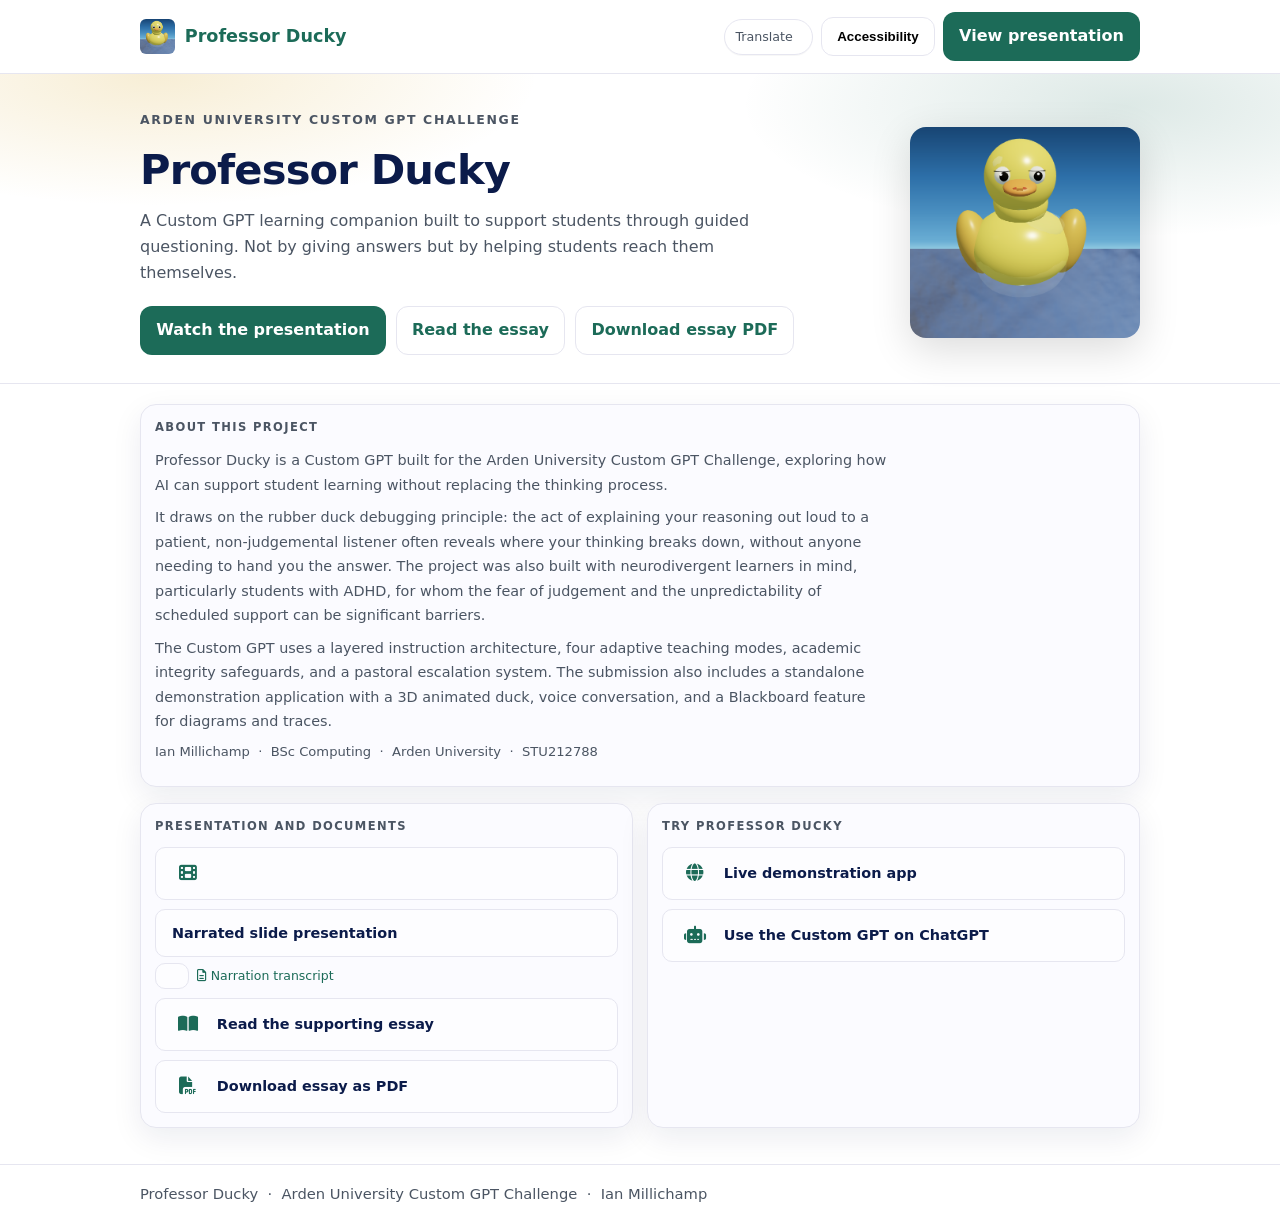
==== commit 466ead0d: "Index: Font Awesome icons, remove descriptions, transcript sub-link, no hyphens" ====
--- a/index.html
+++ b/index.html
@@ -6,6 +6,7 @@
   <title>Professor Ducky — Arden University Custom GPT Challenge</title>
   <meta name="description" content="Professor Ducky — A Custom GPT learning companion built for the Arden University Custom GPT Challenge." />
   <link rel="stylesheet" href="styles.css" />
+  <link rel="stylesheet" href="https://cdnjs.cloudflare.com/ajax/libs/font-awesome/6.5.1/css/all.min.css" integrity="sha512-DTOQO9RWCH3ppGqcWaEA1BIZOC6xxalwEsw9c2QQeAIftl+Vegovlnee1c9QX4TctnWMn13TZye+giMm8e2LwA==" crossorigin="anonymous" referrerpolicy="no-referrer" />
   <style>
     :root { --brand:#1c6b58; --accent:#d4a017; }
 
@@ -36,9 +37,11 @@
       border-radius:10px; background:color-mix(in srgb,var(--bg) 60%,var(--card));
       border:1px solid var(--border); text-decoration:none; color:var(--fg); transition:background .15s; }
     .resource-item:hover { background:color-mix(in srgb,var(--brand) 8%,var(--card)); }
-    .resource-icon { font-size:1.35rem; width:2rem; text-align:center; flex-shrink:0; }
+    .resource-icon { font-size:1.1rem; width:2rem; text-align:center; flex-shrink:0; color:var(--brand); }
     .resource-text strong { display:block; font-size:.9rem; }
-    .resource-text span { font-size:.78rem; color:var(--muted); }
+    .resource-sub { display:flex; gap:.5rem; margin-top:.35rem; flex-wrap:wrap; }
+    .resource-sub a { font-size:.78rem; color:var(--brand); text-decoration:none; display:inline-flex; align-items:center; gap:.3rem; }
+    .resource-sub a:hover { text-decoration:underline; }
 
     .modal-backdrop { position:fixed; inset:0; background:rgba(0,0,0,.45); z-index:80; }
     .modal { position:fixed; inset:0; z-index:90; display:flex; align-items:center; justify-content:center; pointer-events:none; }
@@ -115,11 +118,10 @@
         <div class="cta-row">
           <a class="btn primary" href="presentation.html">Watch the presentation</a>
           <a class="btn" href="essay.html">Read the essay</a>
-          <a class="btn" href="transcript.html">View narration transcript</a>
           <a class="btn" href="professor_ducky_essay.pdf" download>Download essay PDF</a>
         </div>
       </div>
-      <img class="hero-duck" src="duck.png" alt="Professor Ducky — 3D rubber duck character" />
+      <img class="hero-duck" src="duck.png" alt="Professor Ducky, 3D rubber duck character" />
     </div>
   </div>
 </section>
@@ -138,34 +140,31 @@
     <div class="card">
       <div class="section-label">Presentation and documents</div>
       <div class="resource-list">
+
         <a class="resource-item" href="presentation.html">
-          <span class="resource-icon">🎞️</span>
+          <span class="resource-icon"><i class="fa-solid fa-film"></i></span>
           <div class="resource-text">
             <strong>Narrated slide presentation</strong>
-            <span>10 slides with voiceover narration and auto-play</span>
-          </div>
-        </a>
+            <div class="resource-sub">
+              <a href="transcript.html" onclick="event.stopPropagation()"><i class="fa-regular fa-file-lines"></i> Narration transcript</a>
+            </div>
+          </div>
+        </a>
+
         <a class="resource-item" href="essay.html">
-          <span class="resource-icon">📖</span>
+          <span class="resource-icon"><i class="fa-solid fa-book-open"></i></span>
           <div class="resource-text">
             <strong>Read the supporting essay</strong>
-            <span>Full written essay — opens in a readable page viewer</span>
-          </div>
-        </a>
+          </div>
+        </a>
+
         <a class="resource-item" href="professor_ducky_essay.pdf" download>
-          <span class="resource-icon">📄</span>
+          <span class="resource-icon"><i class="fa-solid fa-file-pdf"></i></span>
           <div class="resource-text">
             <strong>Download essay as PDF</strong>
-            <span>Save a copy of the submitted essay</span>
-          </div>
-        </a>
-        <a class="resource-item" href="transcript.html">
-          <span class="resource-icon">📝</span>
-          <div class="resource-text">
-            <strong>Presentation narration transcript</strong>
-            <span>Full text of the voiceover, slide by slide</span>
-          </div>
-        </a>
+          </div>
+        </a>
+
       </div>
     </div>
 
@@ -173,17 +172,15 @@
       <div class="section-label">Try Professor Ducky</div>
       <div class="resource-list">
         <a class="resource-item" href="https://professor-ducky.vercel.app/" target="_blank" rel="noopener">
-          <span class="resource-icon">🌐</span>
+          <span class="resource-icon"><i class="fa-solid fa-globe"></i></span>
           <div class="resource-text">
             <strong>Live demonstration app</strong>
-            <span>Full 3D animated duck with voice conversation</span>
           </div>
         </a>
         <a class="resource-item" href="https://chatgpt.com/g/g-6a3be8563af08191bba52d8e07f482c9-professor-ducky" target="_blank" rel="noopener">
-          <span class="resource-icon">🤖</span>
+          <span class="resource-icon"><i class="fa-solid fa-robot"></i></span>
           <div class="resource-text">
             <strong>Use the Custom GPT on ChatGPT</strong>
-            <span>Try Professor Ducky directly — no setup needed</span>
           </div>
         </a>
       </div>
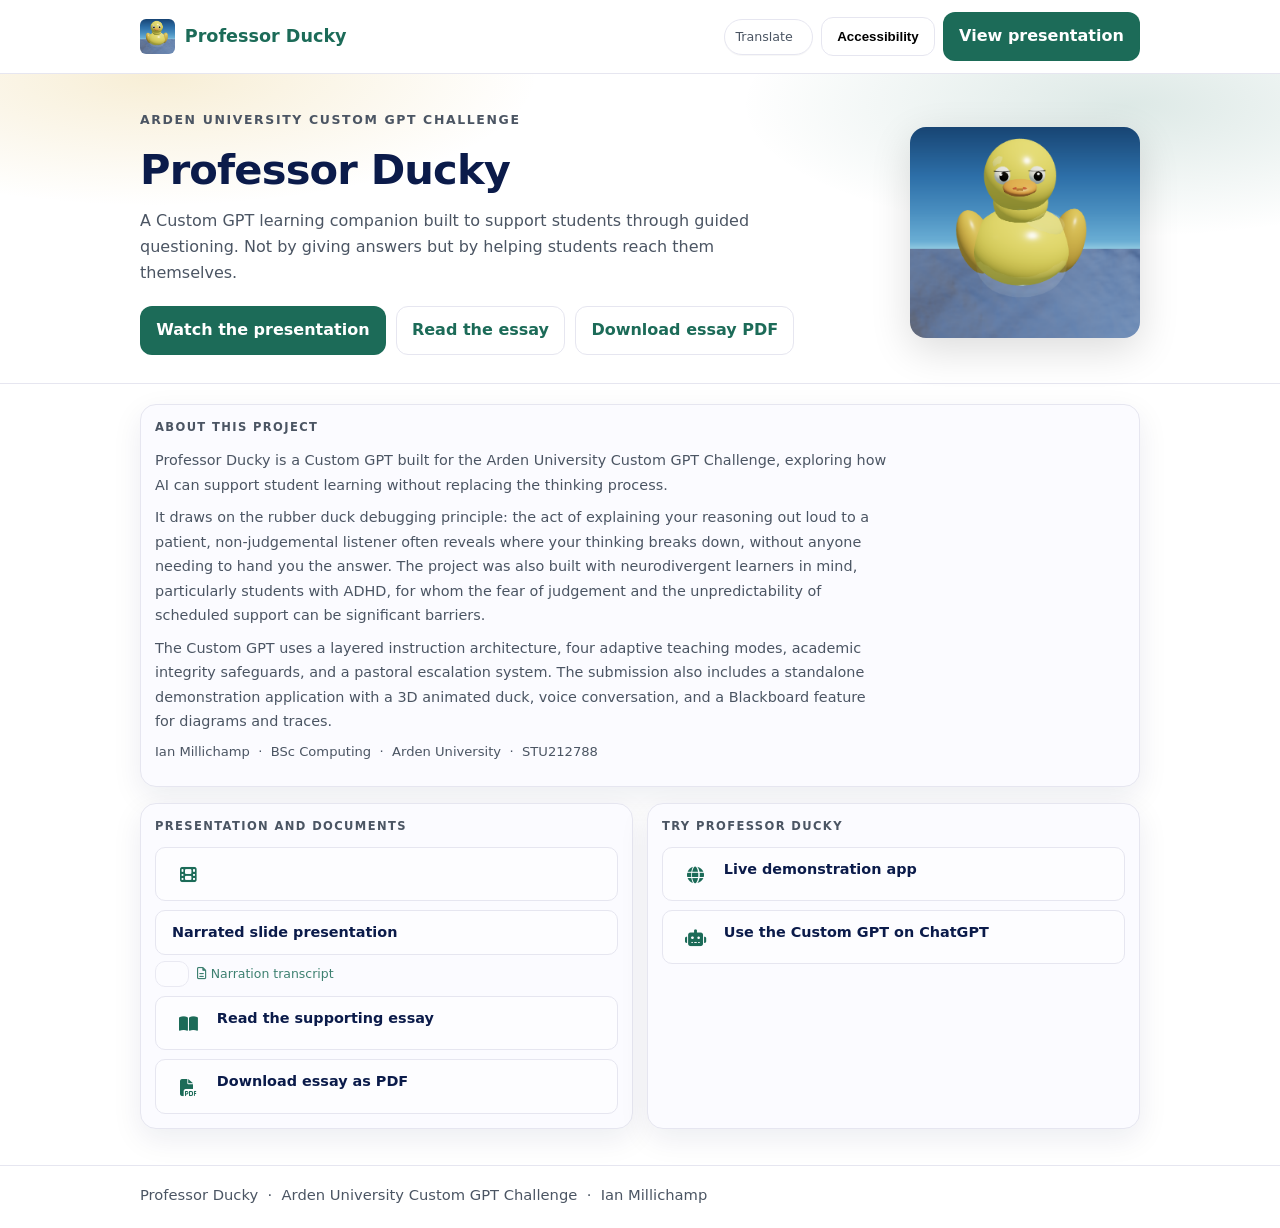
==== commit 9d7f90de: "Fix resource item alignment with sub-link" ====
--- a/index.html
+++ b/index.html
@@ -33,15 +33,16 @@
     @media(max-width:680px){ .resources-grid { grid-template-columns:1fr; } }
 
     .resource-list { display:flex; flex-direction:column; gap:.55rem; }
-    .resource-item { display:flex; align-items:center; gap:.8rem; padding:.75rem 1rem;
+    .resource-item { display:flex; align-items:flex-start; gap:.8rem; padding:.75rem 1rem;
       border-radius:10px; background:color-mix(in srgb,var(--bg) 60%,var(--card));
       border:1px solid var(--border); text-decoration:none; color:var(--fg); transition:background .15s; }
     .resource-item:hover { background:color-mix(in srgb,var(--brand) 8%,var(--card)); }
-    .resource-icon { font-size:1.1rem; width:2rem; text-align:center; flex-shrink:0; color:var(--brand); }
-    .resource-text strong { display:block; font-size:.9rem; }
-    .resource-sub { display:flex; gap:.5rem; margin-top:.35rem; flex-wrap:wrap; }
-    .resource-sub a { font-size:.78rem; color:var(--brand); text-decoration:none; display:inline-flex; align-items:center; gap:.3rem; }
-    .resource-sub a:hover { text-decoration:underline; }
+    .resource-icon { font-size:1.05rem; width:2rem; text-align:center; flex-shrink:0; color:var(--brand); padding-top:.15rem; }
+    .resource-text { flex:1; }
+    .resource-text strong { display:block; font-size:.9rem; line-height:1.3; }
+    .resource-sub { display:flex; gap:.5rem; margin-top:.4rem; flex-wrap:wrap; }
+    .resource-sub a { font-size:.78rem; color:var(--brand); text-decoration:none; display:inline-flex; align-items:center; gap:.3rem; opacity:.85; }
+    .resource-sub a:hover { text-decoration:underline; opacity:1; }
 
     .modal-backdrop { position:fixed; inset:0; background:rgba(0,0,0,.45); z-index:80; }
     .modal { position:fixed; inset:0; z-index:90; display:flex; align-items:center; justify-content:center; pointer-events:none; }
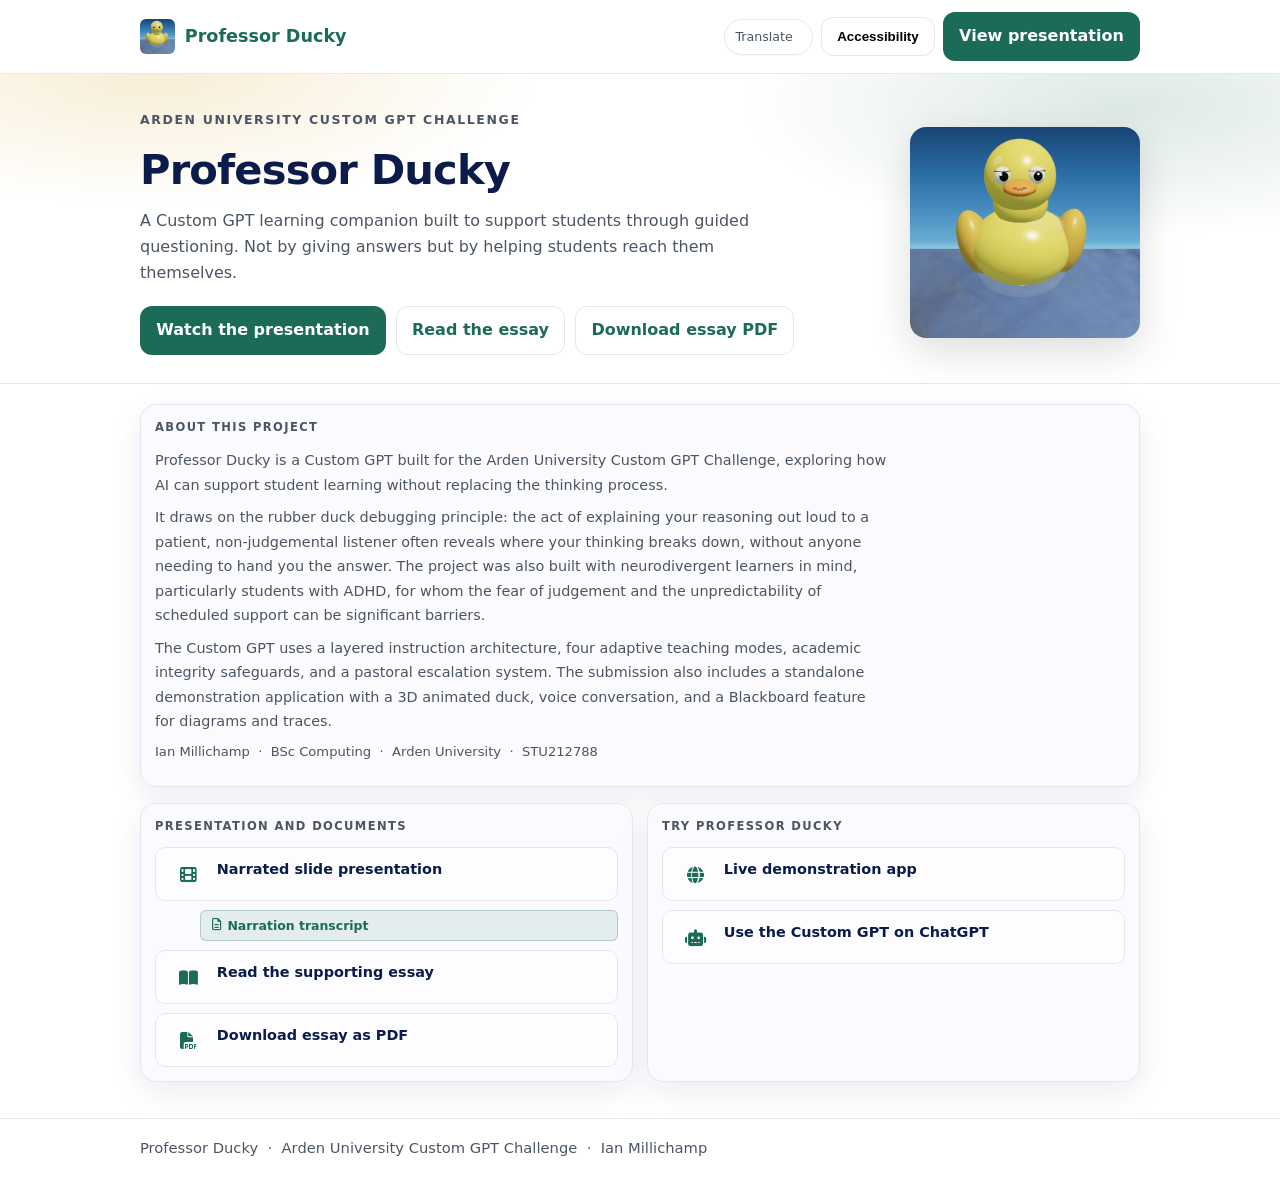
==== commit ffebfefe: "Fix nested anchor issue; transcript as styled button below presentation link" ====
--- a/index.html
+++ b/index.html
@@ -40,9 +40,8 @@
     .resource-icon { font-size:1.05rem; width:2rem; text-align:center; flex-shrink:0; color:var(--brand); padding-top:.15rem; }
     .resource-text { flex:1; }
     .resource-text strong { display:block; font-size:.9rem; line-height:1.3; }
-    .resource-sub { display:flex; gap:.5rem; margin-top:.4rem; flex-wrap:wrap; }
-    .resource-sub a { font-size:.78rem; color:var(--brand); text-decoration:none; display:inline-flex; align-items:center; gap:.3rem; opacity:.85; }
-    .resource-sub a:hover { text-decoration:underline; opacity:1; }
+    .resource-sub-btn { display:inline-flex; align-items:center; gap:.4rem; margin-left:2.8rem; padding:.3rem .7rem; font-size:.78rem; font-weight:600; color:var(--brand); background:color-mix(in srgb,var(--brand) 10%,transparent); border:1px solid color-mix(in srgb,var(--brand) 25%,transparent); border-radius:6px; text-decoration:none; transition:background .15s; }
+    .resource-sub-btn:hover { background:color-mix(in srgb,var(--brand) 18%,transparent); }
 
     .modal-backdrop { position:fixed; inset:0; background:rgba(0,0,0,.45); z-index:80; }
     .modal { position:fixed; inset:0; z-index:90; display:flex; align-items:center; justify-content:center; pointer-events:none; }
@@ -146,10 +145,10 @@
           <span class="resource-icon"><i class="fa-solid fa-film"></i></span>
           <div class="resource-text">
             <strong>Narrated slide presentation</strong>
-            <div class="resource-sub">
-              <a href="transcript.html" onclick="event.stopPropagation()"><i class="fa-regular fa-file-lines"></i> Narration transcript</a>
-            </div>
-          </div>
+          </div>
+        </a>
+        <a class="resource-sub-btn" href="transcript.html">
+          <i class="fa-regular fa-file-lines"></i> Narration transcript
         </a>
 
         <a class="resource-item" href="essay.html">
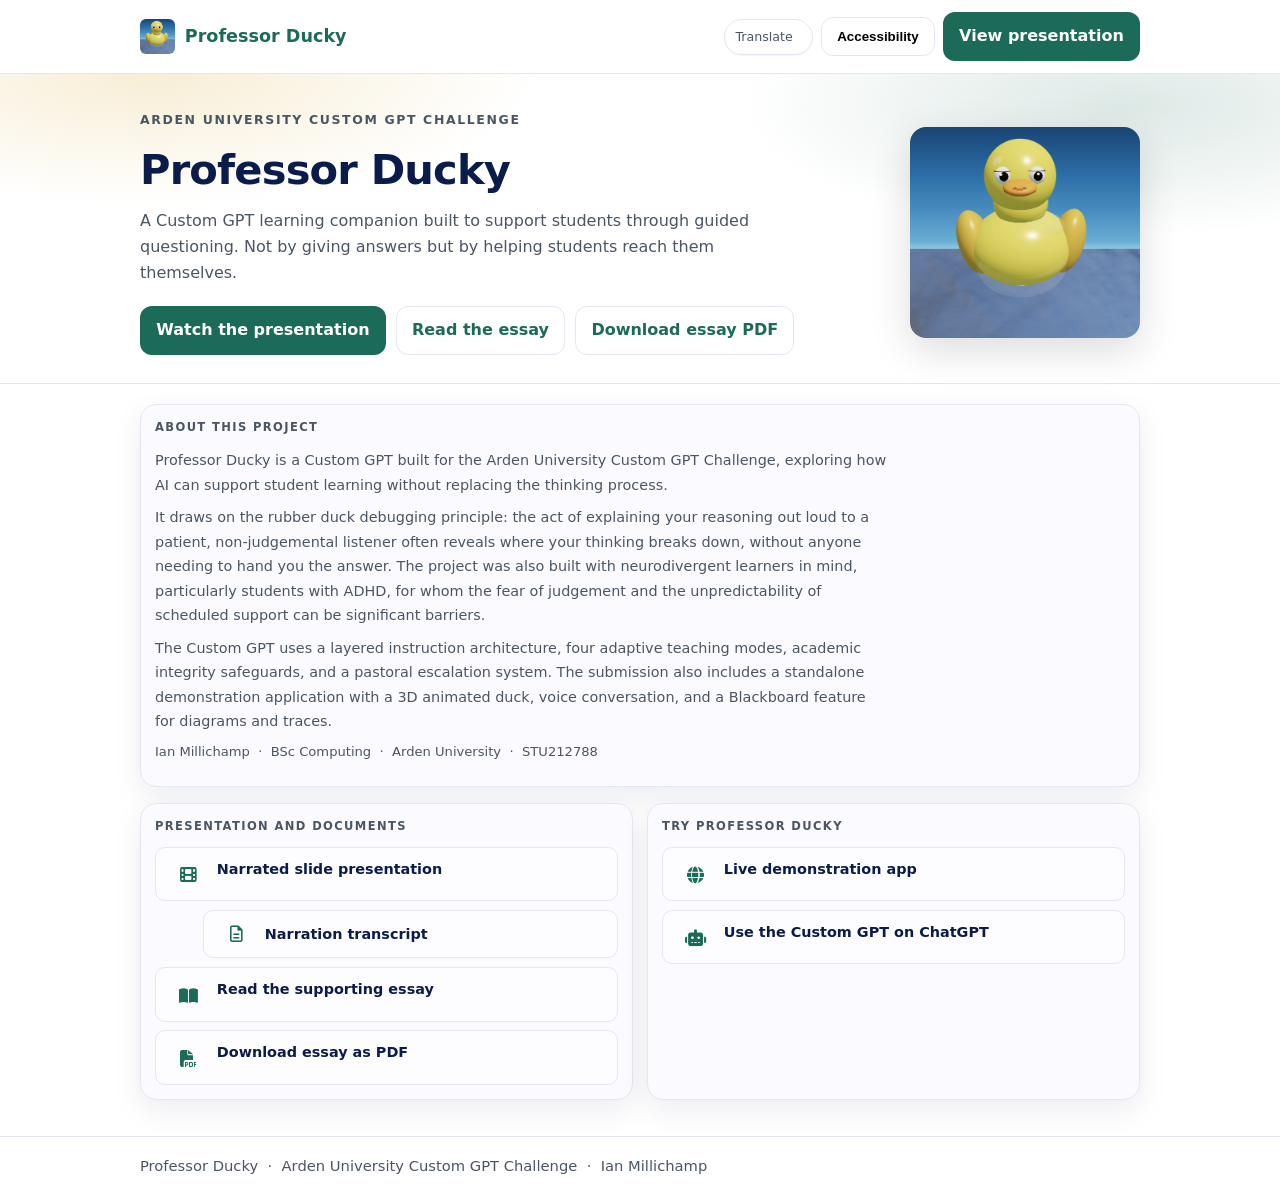
==== commit 20d17b68: "Match narration transcript button style to other resource items" ====
--- a/index.html
+++ b/index.html
@@ -40,8 +40,10 @@
     .resource-icon { font-size:1.05rem; width:2rem; text-align:center; flex-shrink:0; color:var(--brand); padding-top:.15rem; }
     .resource-text { flex:1; }
     .resource-text strong { display:block; font-size:.9rem; line-height:1.3; }
-    .resource-sub-btn { display:inline-flex; align-items:center; gap:.4rem; margin-left:2.8rem; padding:.3rem .7rem; font-size:.78rem; font-weight:600; color:var(--brand); background:color-mix(in srgb,var(--brand) 10%,transparent); border:1px solid color-mix(in srgb,var(--brand) 25%,transparent); border-radius:6px; text-decoration:none; transition:background .15s; }
-    .resource-sub-btn:hover { background:color-mix(in srgb,var(--brand) 18%,transparent); }
+    .resource-sub-btn { display:flex; align-items:center; gap:.8rem; padding:.75rem 1rem; border-radius:10px; background:color-mix(in srgb,var(--bg) 60%,var(--card)); border:1px solid var(--border); text-decoration:none; color:var(--fg); transition:background .15s; margin-left:3rem; }
+    .resource-sub-btn:hover { background:color-mix(in srgb,var(--brand) 8%,var(--card)); }
+    .resource-sub-btn i { font-size:1.05rem; color:var(--brand); width:2rem; text-align:center; flex-shrink:0; }
+    .resource-sub-btn span { font-size:.9rem; font-weight:700; }
 
     .modal-backdrop { position:fixed; inset:0; background:rgba(0,0,0,.45); z-index:80; }
     .modal { position:fixed; inset:0; z-index:90; display:flex; align-items:center; justify-content:center; pointer-events:none; }
@@ -148,7 +150,7 @@
           </div>
         </a>
         <a class="resource-sub-btn" href="transcript.html">
-          <i class="fa-regular fa-file-lines"></i> Narration transcript
+          <i class="fa-regular fa-file-lines"></i><span>Narration transcript</span>
         </a>
 
         <a class="resource-item" href="essay.html">
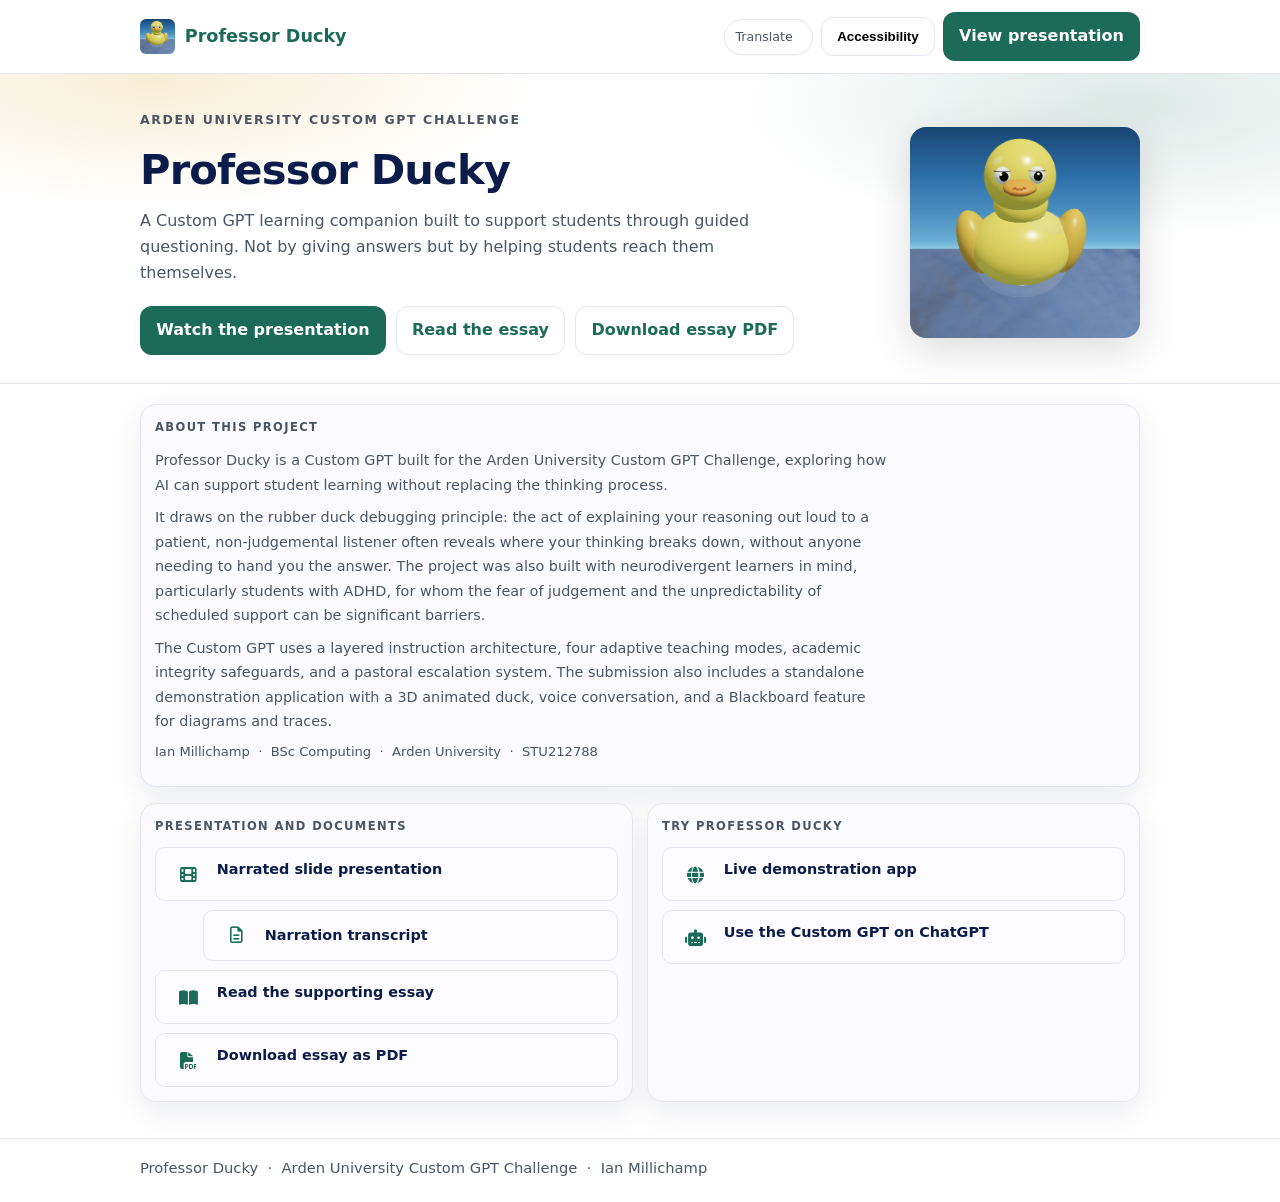
==== commit 8317865f: "Update index.html tidied narrate button" ====
--- a/index.html
+++ b/index.html
@@ -150,7 +150,10 @@
           </div>
         </a>
         <a class="resource-sub-btn" href="transcript.html">
-          <i class="fa-regular fa-file-lines"></i><span>Narration transcript</span>
+          <span class="resource-icon"><i class="fa-regular fa-file-lines"></i></span>
+          <div class="resource-text">
+           <strong>Narration transcript</strong>
+          </div>
         </a>
 
         <a class="resource-item" href="essay.html">
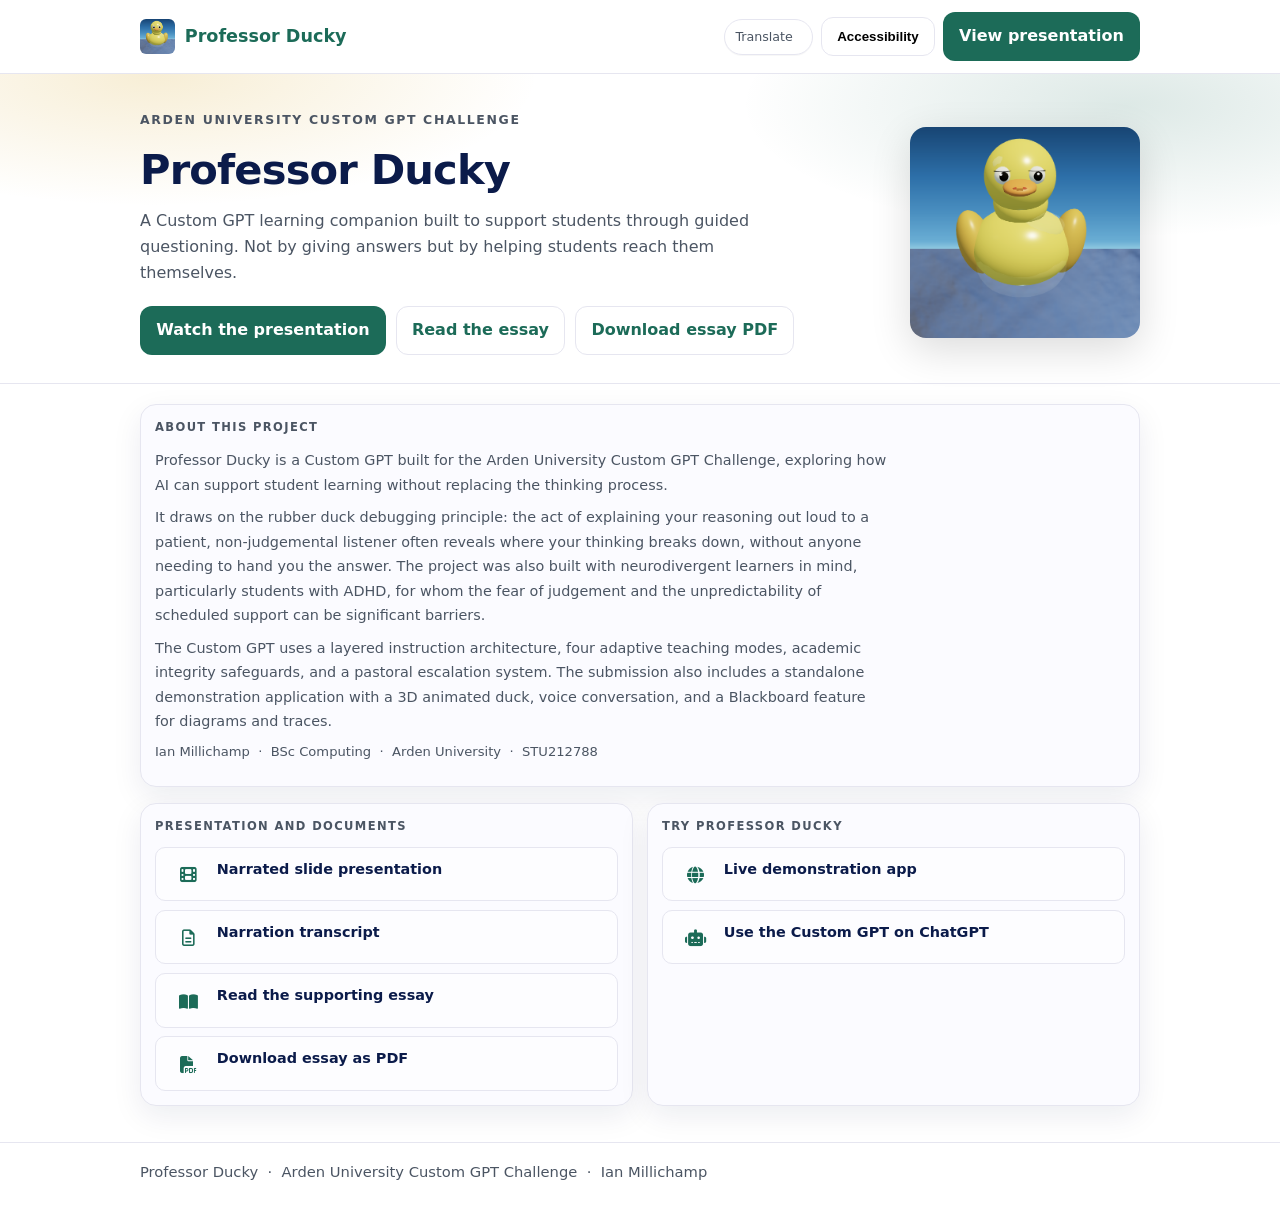
==== commit 780a3df3: "Update index.html" ====
--- a/index.html
+++ b/index.html
@@ -149,7 +149,7 @@
             <strong>Narrated slide presentation</strong>
           </div>
         </a>
-        <a class="resource-sub-btn" href="transcript.html">
+        <a class="resource-item" href="transcript.html">
           <span class="resource-icon"><i class="fa-regular fa-file-lines"></i></span>
           <div class="resource-text">
            <strong>Narration transcript</strong>
